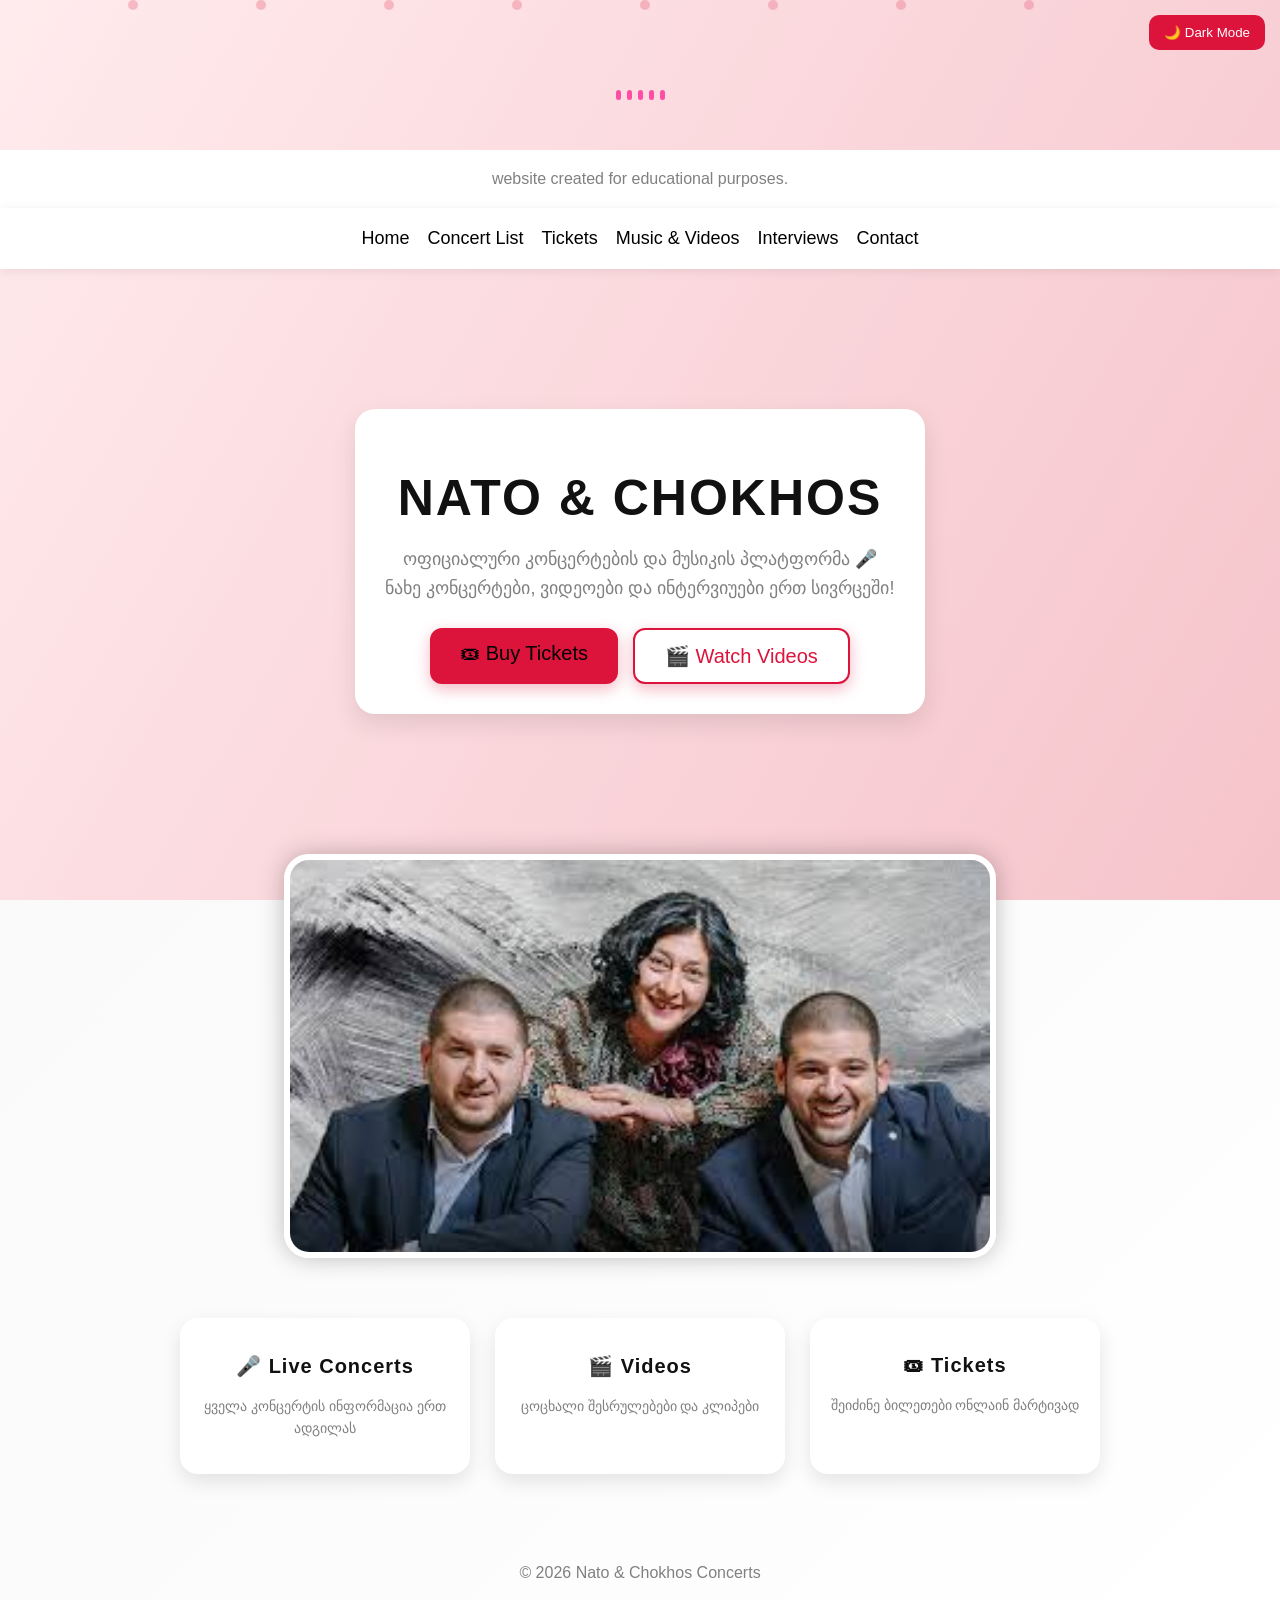
==== index.html @ 75721426 "Add files via upload" ====
<!DOCTYPE html>
<html lang="ka">
<head>
    <meta charset="UTF-8">
    <title>Nato & Chokhos</title>
    <link rel="stylesheet" href="style.css">
</head>

<body>

<!-- DARK MODE BUTTON -->
<button onclick="toggleDarkMode()" class="dark-btn">🌙 Dark Mode</button>

<div class="music-wave">
    <span></span>
    <span></span>
    <span></span>
    <span></span>
    <span></span>
</div>

<!-- HEADER -->
<header>
    <footer>
     website created for educational purposes.
</footer>
    <div class="main">
        <ul>
            <li><a href="index.html">Home</a></li>
            <li><a href="second.html">Concert List</a></li>
            <li><a href="tickets.html">Tickets</a></li>
            <li><a href="music.html">Music & Videos</a></li>
            <li><a href="interviews.html">Interviews</a></li>
            <li><a href="contact.html">Contact</a></li>
        </ul>
    </div>
</header>



<!-- HERO -->
<section class="hero">

    <div class="hero-box fade-in">

        <h1 class="fade-in">Nato & Chokhos</h1>

        <p class="fade-in">
            ოფიციალური კონცერტების და მუსიკის პლატფორმა 🎤<br>
            ნახე კონცერტები, ვიდეოები და ინტერვიუები ერთ სივრცეში!
        </p>

        <div class="hero-buttons fade-in">
            <a href="tickets.html" class="btn">🎟 Buy Tickets</a>
            <a href="music.html" class="btn secondary">🎬 Watch Videos</a>
        </div>

    </div>

</section>

<!-- IMAGE -->
<img src="images/natochokhos.jpg" class="hero-image fade-in">

<!-- FEATURES -->
<section class="features">

    <div class="feature-card fade-in">
        <h2>🎤 Live Concerts</h2>
        <p>ყველა კონცერტის ინფორმაცია ერთ ადგილას</p>
    </div>

    <div class="feature-card fade-in">
        <h2>🎬 Videos</h2>
        <p>ცოცხალი შესრულებები და კლიპები</p>
    </div>

    <div class="feature-card fade-in">
        <h2>🎟 Tickets</h2>
        <p>შეიძინე ბილეთები ონლაინ მარტივად</p>
    </div>

</section>

<!-- FOOTER -->
<footer>
    <p>© 2026 Nato & Chokhos Concerts</p>
</footer>

<script src="script.js"></script>

<div class="particles">
    <span></span>
    <span></span>
    <span></span>
    <span></span>
    <span></span>
    <span></span>
    <span></span>
    <span></span>
</div>

</body>
</html>
---- style.css ----
body{
    background-color: white;
    font-family: Arial;
}

/* MENU */

ul{
    list-style: none;
    display: flex;
    justify-content: flex-end;
    gap: 35px;

    padding: 25px 50px;
}

ul li a{
    text-decoration: none;
    color: black;
    font-size: 20px;
    transition: 0.3s;
}

ul li a:hover{
    color: crimson;
}

/* HERO SECTION */

.hero{
    text-align: center;
    margin-top: 80px;
}

.hero h1{
    font-size: 65px;
    margin-top: 30px;
    margin-bottom: 15px;
}

.hero p{
    font-size: 24px;
    color: gray;
    margin-bottom: 30px;
}

.btn{
    text-decoration: none;
    color: black;

    background-color: crimson;

    padding: 14px 30px;

    border-radius: 12px;

    font-size: 20px;

    transition: 0.3s;
}

.btn:hover{
    background-color: white;
}


header{
    position: absolute;
    top: 0;
    right: 0;
    width: 100%;
}

ul{
    list-style: none;
    display: flex;
    justify-content: flex-end;
    gap: 35px;

    padding: 25px 50px;
    margin: 0; /* ეს აუცილებელია */
}

.hero-image{
    width: 700px;
    display: block;
    margin: 120px auto 0 auto; /* 👈 ეს გაზარდე */
    
    border-radius: 25px;
    border: 6px solid white;
    box-shadow: 0 0 25px rgba(0,0,0,0.25);
}


.concerts{
    display: flex;
    justify-content: center;
    gap: 25px;
    flex-wrap: wrap;
    margin-top: 50px;
}

/* თითო ბარათი */
.concert-card{
    width: 260px; /* 👈 პატარა გავხადეთ */
    background-color: white;
    border-radius: 18px;
    box-shadow: 0 8px 20px rgba(0,0,0,0.15);
    padding: 15px;
    text-align: center;
    transition: 0.3s;
}

/* hover ეფექტი */
.concert-card:hover{
    transform: translateY(-8px);
}

/* სურათი */
.concert-card img{
    width: 100%;
    height: 160px;      /* 👈 ზომა დავაპატარავეთ */
    object-fit: cover;  /* 👈 რომ არ გაიწელოს */
    border-radius: 12px;
    border: 3px solid crimson; /* 👈 ჩარჩო */
    margin-bottom: 10px;
}

/* სათაური */
.concert-card h2{
    font-size: 18px;
    margin: 10px 0;
    color: black;
}

/* ტექსტი */
.concert-card p{
    font-size: 14px;
    color: gray;
    margin: 5px 0;
}

/* გვერდის სათაური */
.page-title{
    text-align: center;
    margin-top: 120px;
    font-size: 45px;
    color: black;
}

.tickets{
    display: flex;
    justify-content: center;
    gap: 25px;
    flex-wrap: wrap;
    margin-top: 50px;
}

.ticket-card{
    width: 280px;
    background-color: white;
    border-radius: 15px;
    box-shadow: 0 8px 20px rgba(0,0,0,0.15);
    padding: 20px;
    text-align: center;
    transition: 0.3s;
}

.ticket-card:hover{
    transform: scale(1.05);
}

.ticket-card h2{
    font-size: 20px;
    margin-bottom: 10px;
}

.ticket-card p{
    font-size: 15px;
    color: gray;
    margin: 5px 0;
}

.buy-btn{
    display: inline-block;
    margin-top: 15px;
    padding: 10px 20px;
    background-color: crimson;
    color: white;
    text-decoration: none;
    border-radius: 10px;
    transition: 0.3s;
}

.buy-btn:hover{
    background-color: black;
}

.tickets{
    display: flex;
    justify-content: center;
    gap: 25px;
    flex-wrap: wrap;
    margin-top: 50px;
}

.ticket-card{
    width: 260px;
    background-color: white;
    border-radius: 18px;
    box-shadow: 0 8px 20px rgba(0,0,0,0.15);
    padding: 15px;
    text-align: center;
    transition: 0.3s;
}

.ticket-card:hover{
    transform: translateY(-8px);
}

.ticket-card img{
    width: 100%;
    height: 160px;
    object-fit: cover;
    border-radius: 12px;
    border: 3px solid crimson;
    margin-bottom: 10px;
}

.ticket-card h2{
    font-size: 18px;
    margin: 10px 0;
}

.ticket-card p{
    font-size: 14px;
    color: gray;
    margin: 5px 0;
}

.price{
    font-weight: bold;
    color: black;
    margin-top: 5px;
}

.buy-btn{
    display: inline-block;
    margin-top: 12px;
    padding: 10px 18px;
    background-color: crimson;
    color: white;
    text-decoration: none;
    border-radius: 10px;
    transition: 0.3s;
}

.buy-btn:hover{
    background-color: black;
}

.contact{
    text-align: center;
    margin-top: 100px;
    padding: 20px;
}

.contact-image{
    width: 320px;
    height: 320px;
    object-fit: cover;
    border-radius: 20px;

    border: 5px solid crimson;
    box-shadow: 0 10px 25px rgba(0,0,0,0.2);

    display: block;
    margin: 0 auto 20px auto;
}

.contact h1{
    font-size: 40px;
    margin-bottom: 10px;
}

.contact p{
    font-size: 18px;
    color: gray;
    margin-bottom: 25px;
}

/* სოციალური ლინკების კონტეინერი */
.social-links{
    display: flex;
    justify-content: center;
    gap: 20px;
    flex-wrap: wrap;
}

/* საერთო ღილაკის სტილი */
.social-links a{
    text-decoration: none;
    color: white;

    padding: 12px 18px;
    border-radius: 12px;

    font-size: 16px;

    transition: 0.3s;
}

/* Facebook ღილაკი */
.fb{
    background-color: #1877F2;
}

/* Instagram ღილაკი */
.ig{
    background: linear-gradient(45deg, #F58529, #DD2A7B, #8134AF);
}

/* hover ეფექტი */
.social-links a:hover{
    transform: scale(1.1);
}

@media (max-width: 768px){

    /* მენიუ ქვევით ჩამოვა და ცენტრში დალაგდება */
    ul{
        flex-direction: column;
        align-items: center;
        gap: 15px;

        padding: 15px 0;
    }

    /* მთავარი კონტეინერი */
    .main{
        text-align: center;
        padding: 20px;
    }

    /* hero ტექსტი პატარა ეკრანზე */
    .hero h1{
        font-size: 40px;
    }

    .hero p{
        font-size: 18px;
    }

    /* ფოტო პატარა ეკრანზე */
    .hero-image{
        width: 90%;
    }

    /* კონცერტების ბარათები ერთ სვეტად */
    .concerts,
    .tickets{
        flex-direction: column;
        align-items: center;
    }

    /* ბარათები */
    .concert-card,
    .ticket-card{
        width: 90%;
    }

    /* contact ფოტო */
    .contact-image{
        width: 80%;
        height: auto;
    }
}

.concert-card, .ticket-card{
    animation: fadeIn 0.6s ease;
}

@keyframes fadeIn{
    from {opacity: 0; transform: translateY(20px);}
    to {opacity: 1; transform: translateY(0);}
}

body{
    background: #f7f7f7;
}

.concert-card:hover,
.ticket-card:hover{
    transform: scale(1.05);
    box-shadow: 0 12px 30px rgba(0,0,0,0.2);
}

.hero h1{
    letter-spacing: 2px;
    text-transform: uppercase;
}

body{
    background: linear-gradient(135deg, #f7f7f7, #ffffff);
    font-family: Arial;
}
 
 .concert-card,
.ticket-card{
    border: 1px solid rgba(0,0,0,0.1);
}

.concert-card:hower
.ticket-card:hover{
    transform: translateY(-10px);
    transition: 0.3s;
    box-shadow: 0 15px 35px rgba(0,0,0,0.2);
}

h1, h2{
    letter-spacing: 1px;
}

p{
    line-height: 1.6;
}

.btn, .buy-btn{
    box-shadow: 0 5px 15px rgba(220,20,60,0.3);
}

.btn:hover, .buy-btn:hover{
    transform: scale(1.05);
}

img{
    border-radius: 15px;
}

.dark-btn{
    background: black;
    color: white;
    border: none;
    padding: 8px 15px;
    border-radius: 10px;
    cursor: pointer;
    margin-left: 20px;
}

/* DARK MODE */
body.dark{
    background: #121212;
    color: white;
}

body.dark header{
    background: rgba(0,0,0,0.8);
}

body.dark .concert-card,
body.dark .ticket-card,
body.dark .contact{
    background: #1e1e1e;
    color: white;
}

body.dark p{
    color: #ccc;
}

body.dark ul li a{
    color: white;
} 
body.dark{
    background: #121212;
    color: white;
}

body.dark header{
    background: rgba(0,0,0,0.8);
}

body.dark ul li a{
    color: white;
}

body.dark .concert-card,
body.dark .ticket-card,
body.dark .contact{
    background: #1e1e1e;
    color: white;
}

@media (max-width: 768px){

    body{
        padding: 10px;
    }

    .hero-image{
        width: 100%;
        border-radius: 15px;
    }

    .hero{
        margin-top: 40px;
        padding: 10px;
    }

    .hero h1{
        font-size: 32px;
    }

    .hero p{
        font-size: 16px;
    }
}

@media (max-width: 768px){

    .concerts,
    .tickets{
        flex-direction: column;
        align-items: center;
        gap: 15px;
    }

    .concert-card,
    .ticket-card{
        width: 95%;
    }
}

@media (max-width: 768px){

    .contact-image{
        width: 90%;
        height: auto;
    }

    .social-links{
        flex-direction: column;
    }
}

@media (max-width: 768px){

    ul{
        flex-wrap: wrap;
        justify-content: center;
        gap: 10px;
        padding: 10px;
    }

    ul li a{
        font-size: 16px;
    }
}

.status{
    display: inline-block;
    padding: 5px 12px;
    border-radius: 20px;
    font-size: 12px;
    font-weight: bold;
    margin-bottom: 10px;
}

/* მწვანე - ხელმისაწვდომი */
.available{
    background-color: #2ecc71;
    color: white;
}

/* წითელი - გაყიდულია */
.soldout{
    background-color: #e74c3c;
    color: white;
}
body.dark{
    background-color: #121212 !important;
    color: white !important;
}

body.dark header{
    background: rgba(0,0,0,0.9);
}

body.dark .concert-card,
body.dark .ticket-card,
body.dark .contact{
    background: #1e1e1e;
    color: white;
}

body.dark ul li a{
    color: white;
}

.concert-card,
.ticket-card{
    transition: 0.3s;
}

.concert-card:hover,
.ticket-card:hover{
    transform: translateY(-10px);
}

.btn:hover,
.buy-btn:hover{
    box-shadow: 0 0 20px crimson;
}

footer{
    text-align: center;
    padding: 20px;
    margin-top: 50px;
    color: gray;
}

.concert-card img,
.ticket-card img{
    transition: 0.3s;
}

.concert-card img:hover,
.ticket-card img:hover{
    transform: scale(1.05);
}

/* PAGE TITLE */

.page-title{
    text-align: center;

    font-size: 55px;

    margin-top: 40px;

    margin-bottom: 30px;
}


/* VIDEOS SECTION */

.videos{
    display: grid;

    grid-template-columns: repeat(3, 1fr);

    gap: 35px;

    padding: 30px;
}


/* VIDEO CARDS */

.video-card{
    background: white;

    padding: 20px;

    border-radius: 25px;

    box-shadow: 0 0 20px rgba(0,0,0,0.15);

    text-align: center;

    transition: 0.3s;
}

.video-card:hover{
    transform: translateY(-10px);
}


/* VIDEOS */

.video-card iframe{
    width: 100%;

    height: 220px;

    border: none;

    border-radius: 18px;
}


/* TITLES */

.video-card h2{
    margin-top: 15px;

    font-size: 24px;
}


/* DARK MODE */

body.dark .video-card{
    background: #1e1e1e;

    color: white;
}


/* MOBILE RESPONSIVE */

@media(max-width: 1000px){

    .videos{
        grid-template-columns: repeat(2, 1fr);
    }

}


@media(max-width: 700px){

    .videos{
        grid-template-columns: 1fr;
    }

    .page-title{
        font-size: 40px;
    }

}

.video-card iframe{
    width: 100%;
    height: 220px;
    border: none;
    border-radius: 15px;
    background: black;
}


.videos{
    display: grid;
    grid-template-columns: repeat(3, 1fr);
    gap: 30px;
    padding: 30px;
}

.video-card{
    text-decoration: none;
    color: black;

    background: white;
    border-radius: 20px;
    overflow: hidden;

    box-shadow: 0 0 20px rgba(0,0,0,0.15);

    transition: 0.3s;

    display: block;
}

.video-card:hover{
    transform: translateY(-10px);
}

.video-card img{
    width: 100%;
    height: 200px;
    object-fit: cover;
}

.video-card h2{
    padding: 15px;
    font-size: 18px;
    text-align: center;
}

/* DARK MODE */

body.dark .video-card{
    background: #1e1e1e;
    color: white;
}

/* RESPONSIVE */

@media(max-width: 900px){
    .videos{
        grid-template-columns: 1fr;
    }
}

body{
    font-family: Arial, sans-serif;
    margin: 0;
    background: #f5f5f5;
}

/* NAVBAR */
.main ul{
    list-style: none;
    display: flex;
    justify-content: center;
    gap: 30px;
    padding: 20px;
    margin: 0;
    background: white;
    box-shadow: 0 2px 10px rgba(0,0,0,0.08);
}

.main ul li a{
    text-decoration: none;
    color: black;
    font-size: 18px;
    transition: 0.3s;
}

.main ul li a:hover{
    color: crimson;
}

/* TITLE */
.page-title{
    text-align: center;
    font-size: 40px;
    margin: 30px 0;
}

/* GRID */
.videos{
    display: grid;
    grid-template-columns: repeat(3, 1fr);
    gap: 25px;
    padding: 30px;
}

/* CARD */
.video-card{
    display: block;
    text-decoration: none;
    color: black;

    background: white;
    border-radius: 18px;
    overflow: hidden;

    box-shadow: 0 8px 20px rgba(0,0,0,0.12);

    transition: 0.3s;
}

.video-card:hover{
    transform: translateY(-8px);
    box-shadow: 0 12px 25px rgba(0,0,0,0.18);
}

/* THUMBNAIL */
.video-card img{
    width: 100%;
    height: 200px;
    object-fit: cover;
}

/* TEXT */
.video-card h2{
    font-size: 16px;
    padding: 15px;
    text-align: center;
}

/* DARK MODE */
body.dark{
    background: #121212;
    color: white;
}

body.dark .main ul{
    background: #1e1e1e;
}

body.dark .video-card{
    background: #1e1e1e;
    color: white;
}

/* DARK MODE BUTTON */
.dark-btn{
    position: fixed;
    top: 15px;
    right: 15px;

    padding: 10px 15px;
    border: none;
    border-radius: 10px;

    cursor: pointer;
    background: crimson;
    color: white;

    z-index: 1000;
}

/* RESPONSIVE */
@media(max-width: 900px){
    .videos{
        grid-template-columns: 1fr;
    }

    .main ul{
        flex-wrap: wrap;
        gap: 15px;
    }

    .page-title{
        font-size: 28px;
    }
}

.page-title{
    margin-top: 90px;
}

header{
    position: sticky;
    top: 0;
    z-index: 1000;
    background: white;
}

.main ul{
    list-style: none;
    display: flex;
    justify-content: center;
    align-items: center;
    gap: 20px;   /* აქ აკონტროლებს დაშორებას */
    padding: 20px;
    margin: 0;
}

.main ul li{
    margin: 0;
}

.main ul{
    display: flex;
    justify-content: center;
    gap: 18px;
}

body.dark{
    background: #0f0f0f;
    color: #f1f1f1;
}

body.dark .main ul{
    background: #1c1c1c;
}

body.dark .video-card{
    background: #1c1c1c;
}
.search-bar {
    display: block;
    margin: 0 auto 25px auto;

    width: 300px;
    padding: 12px 15px;

    border-radius: 12px;
    border: 1px solid #ccc;

    outline: none;
    font-size: 16px;

    transition: 0.3s;
}

.search-bar:focus {
    border-color: crimson;
    box-shadow: 0 0 10px rgba(220,20,60,0.3);
}

/* dark mode */
body.dark .search-bar {
    background: #1e1e1e;
    color: white;
    border: 1px solid #444;
}

.video-card {
    position: relative;
}

.video-card img {
    transition: 0.3s;
}

.video-card:hover img {
    transform: scale(1.05);
}

/* პატარა play overlay */
.video-card::after {
    content: "▶";
    position: absolute;
    top: 40%;
    left: 50%;
    transform: translate(-50%, -50%);
    font-size: 40px;
    color: white;
    opacity: 0;
    transition: 0.3s;
}

.video-card:hover::after {
    opacity: 1;
}

.fav {
    position: absolute;
    top: 10px;
    right: 10px;

    background: rgba(0,0,0,0.5);
    color: white;

    padding: 6px 8px;
    border-radius: 50%;

    cursor: pointer;
    transition: 0.3s;
}

.fav:hover {
    background: crimson;
    transform: scale(1.2);
}

.video-card {
    backdrop-filter: blur(5px);
}

body {
    transition: 0.3s;
}

.video-box {
    position: relative;
}

.fav {
    position: absolute;
    top: 10px;
    right: 10px;

    background: rgba(0,0,0,0.6);
    color: white;

    width: 32px;
    height: 32px;

    display: flex;
    align-items: center;
    justify-content: center;

    border-radius: 50%;
    cursor: pointer;

    transition: 0.3s;
    font-size: 18px;
}

.fav:hover {
    background: crimson;
    transform: scale(1.2);
}

.video-card {
    position: relative;
    display: block;
    text-decoration: none;
    color: black;

    background: white;
    border-radius: 18px;
    overflow: hidden;

    box-shadow: 0 8px 20px rgba(0,0,0,0.12);

    transition: 0.3s;
}

.video-card img {
    width: 100%;
    height: 200px;
    object-fit: cover;
    display: block;
}

.img-box{
    position: relative;
    overflow: hidden;
    border-radius: 18px;
}

/* ფოტო zoom */
.img-box img{
    width: 100%;
    height: 200px;
    object-fit: cover;
    transition: 0.3s;
}

/* hover zoom */
.video-card:hover .img-box img{
    transform: scale(1.08);
}

/* გული */
.fav{
    position: absolute;
    top: 10px;
    right: 10px;

    background: rgba(0,0,0,0.6);
    color: white;

    width: 32px;
    height: 32px;

    display: flex;
    align-items: center;
    justify-content: center;

    border-radius: 50%;

    font-size: 16px;

    z-index: 5;
    cursor: pointer;
}

/* hover-ზე გული ცოტათი გაბრწყინდეს */
.fav:hover{
    background: crimson;
}

.fav{
    position: absolute;
    top: 10px;
    right: 10px;

    width: 32px;
    height: 32px;

    display: flex;
    align-items: center;
    justify-content: center;

    border-radius: 50%;

    background: rgba(0,0,0,0.6);
    color: white;

    cursor: pointer;
    z-index: 10;

    transition: 0.3s;
}

.fav.active{
    background: crimson;
    transform: scale(1.2);
}

.img-box{
    position: relative;
    overflow: hidden;
}

    // DARK MODE (თუ უკვე გაქვს, დატოვე)
function toggleDarkMode(){
    document.body.classList.toggle("dark");
    localStorage.setItem("dark", document.body.classList.contains("dark"));
}

window.onload = function(){

    if(localStorage.getItem("dark") === "true"){
        document.body.classList.add("dark");
    }

    // SEARCH FUNCTION
    const searchInput = document.getElementById("searchInput");

    if(searchInput){
        searchInput.addEventListener("input", function(){
            let value = this.value.toLowerCase();
            let videos = document.querySelectorAll(".video-card");

            videos.forEach(video => {
                let title = video.querySelector("h2").innerText.toLowerCase();

                if(title.includes(value)){
                    video.style.display = "block";
                } else {
                    video.style.display = "none";
                }
            });
        });
    }

    // FAVORITES
    let favs = JSON.parse(localStorage.getItem("favs")) || [];

    document.querySelectorAll(".fav").forEach((heart, index) => {

        // თუ უკვე favorite-ია
        if(favs.includes(index)){
            heart.classList.add("active");
        }

        heart.addEventListener("click", function(e){
            e.preventDefault();

            this.classList.toggle("active");

            if(this.classList.contains("active")){
                favs.push(index);
            } else {
                favs = favs.filter(i => i !== index);
            }

            localStorage.setItem("favs", JSON.stringify(favs));
        });
    });

};

.search-bar{
    display: block;
    margin: 20px auto;
    padding: 12px 18px;
    width: 300px;
    border-radius: 12px;
    border: 1px solid #ccc;
    outline: none;
}

.search-bar:focus{
    border-color: crimson;
    box-shadow: 0 0 10px rgba(220,20,60,0.3);
}

/* FAVORITE HEART */
.fav{
    position: absolute;
    top: 10px;
    right: 10px;

    font-size: 20px;
    cursor: pointer;

    color: white;
    text-shadow: 0 0 5px black;

    transition: 0.3s;
}

.fav.active{
    color: crimson;
    transform: scale(1.3);
}

/* CARD FIX */
.video-card{
    position: relative;
}

/* FEATURED VIDEO */
.featured-video{
    width: 80%;
    margin: 120px auto 40px auto;
    background: white;
    border-radius: 20px;
    overflow: hidden;
    box-shadow: 0 10px 30px rgba(0,0,0,0.15);
}

.featured-video iframe{
    width: 100%;
    height: 400px;
    border: none;
}

.featured-text{
    padding: 15px;
    text-align: center;
}

.featured-text h2{
    margin: 10px 0;
}

.featured-text p{
    color: gray;
}

/* SEARCH BAR */
.search-bar{
    display: block;
    margin: 20px auto;
    width: 50%;
    padding: 12px;
    border-radius: 10px;
    border: 1px solid #ccc;
}

/* FAVORITE HEART */
.video-card{
    position: relative;
}

.fav{
    position: absolute;
    top: 10px;
    right: 10px;
    background: white;
    padding: 5px 8px;
    border-radius: 50%;
    cursor: pointer;
    z-index: 5;
    transition: 0.3s;
}

.fav:hover{
    background: crimson;
    color: white;
}

/* DARK MODE FIX */
body.dark .featured-video{
    background: #1e1e1e;
}


.fav{
    position: absolute;
    top: 10px;
    right: 10px;

    font-size: 22px;
    cursor: pointer;

    color: white;
    background: rgba(0,0,0,0.4);

    padding: 6px 8px;
    border-radius: 50%;

    transition: 0.3s;
}

.video-card{
    position: relative;
}

.fav.active{
    color: red;
    background: rgba(255,255,255,0.9);
    transform: scale(1.2);
}

.search-bar{
    display: block;
    margin: 20px auto;
    padding: 12px 15px;

    width: 300px;
    max-width: 90%;

    border-radius: 10px;
    border: 1px solid #ccc;

    outline: none;

    font-size: 16px;
}


.interviews{
    display: grid;
    grid-template-columns: repeat(3, 1fr);
    gap: 25px;
    padding: 30px;
}

.interview-card{
    display: block;
    text-decoration: none;
    color: black;

    background: white;
    border-radius: 18px;
    overflow: hidden;

    box-shadow: 0 8px 20px rgba(0,0,0,0.12);

    transition: 0.3s;
}

.interview-card:hover{
    transform: translateY(-8px);
    box-shadow: 0 12px 25px rgba(0,0,0,0.18);
}

.interview-card img{
    width: 100%;
    height: 200px;
    object-fit: cover;
}

.interview-card h2{
    font-size: 16px;
    padding: 15px;
    text-align: center;
}

body.dark .interview-card{
    background: #1c1c1c;
    color: white;
}

@media(max-width: 900px){
    .interviews{
        grid-template-columns: 1fr;
    }
}



.hero{
    display: flex;
    justify-content: center;
    align-items: center;
    text-align: center;

    margin-top: 120px;
    padding: 40px;
}

.hero h1{
    font-size: 60px;
    margin-bottom: 15px;
}

.hero p{
    font-size: 20px;
    color: gray;
    margin-bottom: 25px;
}

.hero-buttons{
    display: flex;
    justify-content: center;
    gap: 15px;
}

.btn.secondary{
    background: white;
    border: 2px solid crimson;
    color: crimson;
}

.btn.secondary:hover{
    background: crimson;
    color: white;
}

.features{
    display: flex;
    justify-content: center;
    gap: 25px;
    margin-top: 60px;
    flex-wrap: wrap;
}

.feature-card{
    width: 250px;
    background: white;
    padding: 20px;
    border-radius: 18px;
    box-shadow: 0 8px 20px rgba(0,0,0,0.1);
    text-align: center;
    transition: 0.3s;
}

.feature-card:hover{
    transform: translateY(-8px);
}

.feature-card h2{
    font-size: 20px;
}

.feature-card p{
    font-size: 14px;
    color: gray;
}

.hero{
    display: flex;
    justify-content: center;
    margin-top: 120px;
    padding: 20px;
}

.hero-box{
    max-width: 600px;
    text-align: center;

    background: white;
    padding: 30px;
    border-radius: 20px;

    box-shadow: 0 10px 25px rgba(0,0,0,0.1);
}

.hero-box h1{
    font-size: 50px;
    margin-bottom: 15px;
}

.hero-box p{
    font-size: 18px;
    color: gray;
    line-height: 1.6;
    margin-bottom: 25px;
}

.hero-buttons{
    display: flex;
    justify-content: center;
    gap: 15px;
    flex-wrap: wrap;
}

.features{
    display: flex;
    justify-content: center;
    gap: 25px;
    margin-top: 60px;
    flex-wrap: wrap;
}

.feature-card{
    width: 250px;
    background: white;
    padding: 20px;
    border-radius: 18px;
    box-shadow: 0 8px 20px rgba(0,0,0,0.1);
    text-align: center;
    transition: 0.3s;
}

.feature-card:hover{
    transform: translateY(-8px);
}

/* DARK MODE */
body.dark .hero-box,
body.dark .feature-card{
    background: #1e1e1e;
    color: white;
}

/* ANIMATION BASE */
.fade-in{
    opacity: 0;
    transform: translateY(20px);
    animation: fadeIn 0.8s ease forwards;
}

@keyframes fadeIn{
    to{
        opacity: 1;
        transform: translateY(0);
    }
}

/* stagger effect */
.hero-box{
    animation: fadeIn 0.8s ease forwards;
}

.feature-card{
    animation: fadeIn 0.8s ease forwards;
}

/* hover glow buttons */
.btn:hover{
    box-shadow: 0 0 20px crimson;
    transform: scale(1.05);
    transition: 0.3s;
}

.fade-in{
    opacity: 0;
    transform: translateY(20px);
    animation: fadeIn 0.8s ease forwards;
}

@keyframes fadeIn{
    to{
        opacity: 1;
        transform: translateY(0);
    }
}

/* hover glow */
.btn:hover{
    transform: scale(1.05);
    box-shadow: 0 0 20px crimson;
    transition: 0.3s;
}

.search-bar{
    display: block;
    margin: 20px auto;
    padding: 12px 20px;
    width: 60%;
    border-radius: 12px;
    border: 1px solid #ccc;
    font-size: 16px;
}

.video-card{
    position: relative;
}

.fav{
    position: absolute;
    top: 10px;
    right: 10px;

    font-size: 22px;
    cursor: pointer;

    color: white;
    text-shadow: 0 0 5px black;
    transition: 0.3s;
}

.fav:hover{
    transform: scale(1.3);
}

body {
    margin: 0;
    font-family: "Poppins", Arial, sans-serif;
    background: linear-gradient(135deg, #f7f7f7, #ffffff);
    color: #111;
}

.video-card,
.concert-card,
.ticket-card {
    border-radius: 20px;
    overflow: hidden;
    background: white;
    box-shadow: 0 10px 25px rgba(0,0,0,0.1);
    transition: 0.4s;
}

.video-card:hover,
.concert-card:hover,
.ticket-card:hover {
    transform: translateY(-10px);
    box-shadow: 0 15px 35px rgba(0,0,0,0.2);
}

.video-card img,
.concert-card img,
.ticket-card img {
    transition: 0.4s;
}

.video-card:hover img,
.concert-card:hover img,
.ticket-card:hover img {
    transform: scale(1.08);
}

.search-bar {
    display: block;
    margin: 20px auto;
    padding: 12px 20px;
    width: 300px;
    border-radius: 30px;
    border: 1px solid #ccc;
    outline: none;
    transition: 0.3s;
}

.search-bar:focus {
    width: 350px;
    border-color: crimson;
}

body.dark {
    background: #0f0f0f;
    color: #f1f1f1;
}

body.dark header {
    background: rgba(20,20,20,0.8);
}

body.dark .video-card,
body.dark .concert-card,
body.dark .ticket-card {
    background: #1c1c1c;
    color: white;
}

.video-card,
.interview-card {
    background: rgba(255, 255, 255, 0.7);
    backdrop-filter: blur(10px);
    border: 1px solid rgba(255,255,255,0.3);
}

body{
    position: relative;
    overflow-x: hidden;
}

/* animated gradient background */
body::before{
    content: "";
    position: fixed;
    top: 0;
    left: 0;

    width: 100%;
    height: 100%;

    background: linear-gradient(
        120deg,
        #ffdde1,
        #ee9ca7,
        #c2e9fb,
        #a1c4fd
    );

    background-size: 300% 300%;
    animation: gradientMove 12s ease infinite;

    z-index: -2;
}

/* blur overlay (რომ ლამაზად დაიფაროს) */
body::after{
    content: "";
    position: fixed;
    top: 0;
    left: 0;

    width: 100%;
    height: 100%;

    background: rgba(255,255,255,0.4);
    z-index: -1;
}

/* animation */
@keyframes gradientMove{
    0%{background-position: 0% 50%;}
    50%{background-position: 100% 50%;}
    100%{background-position: 0% 50%;}
}

/* PARTICLES CONTAINER */
.particles{
    position: fixed;
    top: 0;
    left: 0;

    width: 100%;
    height: 100%;

    overflow: hidden;
    z-index: -1;
}

/* PARTICLE */
.particles span{
    position: absolute;

    width: 10px;
    height: 10px;

    background: crimson;
    border-radius: 50%;
    opacity: 0.4;

    animation: floatUp 12s linear infinite;
}

/* სხვადასხვა პოზიციები */
.particles span:nth-child(1){left: 10%; animation-duration: 8s;}
.particles span:nth-child(2){left: 20%; animation-duration: 10s;}
.particles span:nth-child(3){left: 30%; animation-duration: 7s;}
.particles span:nth-child(4){left: 40%; animation-duration: 12s;}
.particles span:nth-child(5){left: 50%; animation-duration: 9s;}
.particles span:nth-child(6){left: 60%; animation-duration: 11s;}
.particles span:nth-child(7){left: 70%; animation-duration: 8s;}
.particles span:nth-child(8){left: 80%; animation-duration: 13s;}

/* animation */
@keyframes floatUp{
    0%{
        bottom: -50px;
        transform: translateX(0);
    }
    50%{
        transform: translateX(30px);
    }
    100%{
        bottom: 110%;
        transform: translateX(-30px);
    }
}

.music-wave{
    display: flex;
    justify-content: center;
    align-items: flex-end;

    height: 80px;
    gap: 6px;

    margin: 20px 0;
}

/* bars */
.music-wave span{
    width: 6px;
    height: 20px;

    background: crimson;
    border-radius: 10px;

    animation: wave 1s infinite ease-in-out;
}

/* სხვადასხვა delay რომ “მუსიკის” ეფექტი იყოს */
.music-wave span:nth-child(1){animation-delay: 0s;}
.music-wave span:nth-child(2){animation-delay: 0.1s;}
.music-wave span:nth-child(3){animation-delay: 0.2s;}
.music-wave span:nth-child(4){animation-delay: 0.3s;}
.music-wave span:nth-child(5){animation-delay: 0.4s;}

@keyframes wave{
    0%, 100%{
        height: 15px;
    }
    50%{
        height: 60px;
    }
}

body.dark .music-wave span{
    background: white;
}

body.dark .particles span{
    background: white;
    opacity: 0.2;
}

body.dark::after{
    background: rgba(0,0,0,0.6);
}

.video-card img{
    transition: 0.5s;
}

/* hover effect - spinning + zoom */
.video-card:hover img{
    transform: scale(1.08) rotate(5deg);
}

/* disc glow effect */
.video-card:hover{
    box-shadow: 0 0 25px rgba(220,20,60,0.4);
}

.video-card{
    position: relative;
}

/* spinning glow ring */
.video-card::before{
    content: "";
    position: absolute;

    top: 50%;
    left: 50%;

    width: 120px;
    height: 120px;

    border: 3px solid crimson;
    border-radius: 50%;

    transform: translate(-50%, -50%) scale(0);

    opacity: 0;
    transition: 0.4s;
}

.video-card:hover::before{
    transform: translate(-50%, -50%) scale(1);
    opacity: 0.3;

    animation: spin 2s linear infinite;
}

@keyframes spin{
    from { transform: translate(-50%, -50%) rotate(0deg); }
    to { transform: translate(-50%, -50%) rotate(360deg); }
}

.fav-filter{
    display: block;
    margin: 10px auto;

    padding: 10px 15px;
    border: none;

    border-radius: 20px;

    cursor: pointer;

    background: crimson;
    color: white;

    font-size: 14px;

    transition: 0.3s;
}

.fav-filter:hover{
    transform: scale(1.05);
}

.interviews{
    display: grid;
    grid-template-columns: repeat(3, 1fr);
    gap: 25px;
    padding: 30px;
}

.interview-card{
    position: relative;

    display: block;
    text-decoration: none;

    background: white;
    border-radius: 20px;

    overflow: hidden;

    box-shadow: 0 10px 25px rgba(0,0,0,0.1);

    transition: 0.4s;
}

.interview-card:hover{
    transform: translateY(-10px);
    box-shadow: 0 15px 35px rgba(0,0,0,0.2);
}

.interview-card img{
    width: 100%;
    height: 200px;
    object-fit: cover;

    transition: 0.4s;
}

/* zoom on hover */
.interview-card:hover img{
    transform: scale(1.08);
}

/* title */
.interview-card h2{
    font-size: 16px;
    padding: 15px;
    text-align: center;
}

body.dark .interview-card{
    background: #1c1c1c;
    color: white;
}

body.dark .search-bar{
    background: #1c1c1c;
    color: white;
    border: 1px solid #333;
}

@media(max-width: 900px){
    .interviews{
        grid-template-columns: 1fr;
    }
}

.interview-card{
    position: relative;
}

.fav{
    position: absolute;
    top: 10px;
    right: 10px;

    width: 32px;
    height: 32px;

    display: flex;
    justify-content: center;
    align-items: center;

    border-radius: 50%;
    background: rgba(0,0,0,0.6);
    color: white;

    cursor: pointer;
    z-index: 10;

    transition: 0.3s;
}

.fav:hover{
    background: crimson;
    transform: scale(1.2);
}

.fav.active{
    background: crimson;
    transform: scale(1.2);
}

.filter-box{
    text-align:center;
    margin:20px 0;
}

.filter-btn{
    padding:10px 15px;
    margin:5px;
    border:none;
    border-radius:10px;
    cursor:pointer;
    background:crimson;
    color:white;
}

.filter-btn:hover{
    transform:scale(1.05);
}

.fav{
    position:absolute;
    top:10px;
    right:10px;
    cursor:pointer;
    font-size:20px;
    color:white;
    background:rgba(0,0,0,0.5);
    padding:5px 8px;
    border-radius:50%;
    transition:0.3s;
}

.fav.active{
    background:crimson;
}

.ticket-card.ended {
    opacity: 0.5;
    filter: grayscale(100%);
}

.status.ended {
    background: gray;
    color: white;
    padding: 5px 10px;
    border-radius: 10px;
}

.buy-btn.disabled {
    pointer-events: none;
    background: #777;
    color: white;
    cursor: not-allowed;
}

.filter-buttons {
    text-align: center;
    margin-bottom: 20px;
}

.filter-buttons button {
    padding: 10px 15px;
    margin: 5px;
    border: none;
    border-radius: 10px;
    cursor: pointer;
    background: #222;
    color: white;
    transition: 0.3s;
}

.filter-buttons button:hover {
    background: #555;
}


.filter-buttons button.active {
    background: #00bcd4;
    color: black;
    font-weight: bold;
}

// =====================
// 🎧 MUSIC WAVE ANIMATION (PRO)
// =====================

.music-wave {
    display: flex;
    gap: 4px;
    align-items: flex-end;
    height: 40px;
    margin: 20px 0;
}

.music-wave span {
    width: 5px;
    height: 10px;
    background: #ff4da6;
    border-radius: 5px;
    animation: wave 1s infinite ease-in-out;
}

/* სხვადასხვა delay რომ “ცოცხალი” იყოს */
.music-wave span:nth-child(1) { animation-delay: 0s; }
.music-wave span:nth-child(2) { animation-delay: 0.1s; }
.music-wave span:nth-child(3) { animation-delay: 0.2s; }
.music-wave span:nth-child(4) { animation-delay: 0.3s; }
.music-wave span:nth-child(5) { animation-delay: 0.4s; }

@keyframes wave {
    0%, 100% {
        height: 10px;
        opacity: 0.6;
    }
    50% {
        height: 40px;
        opacity: 1;
    }
}
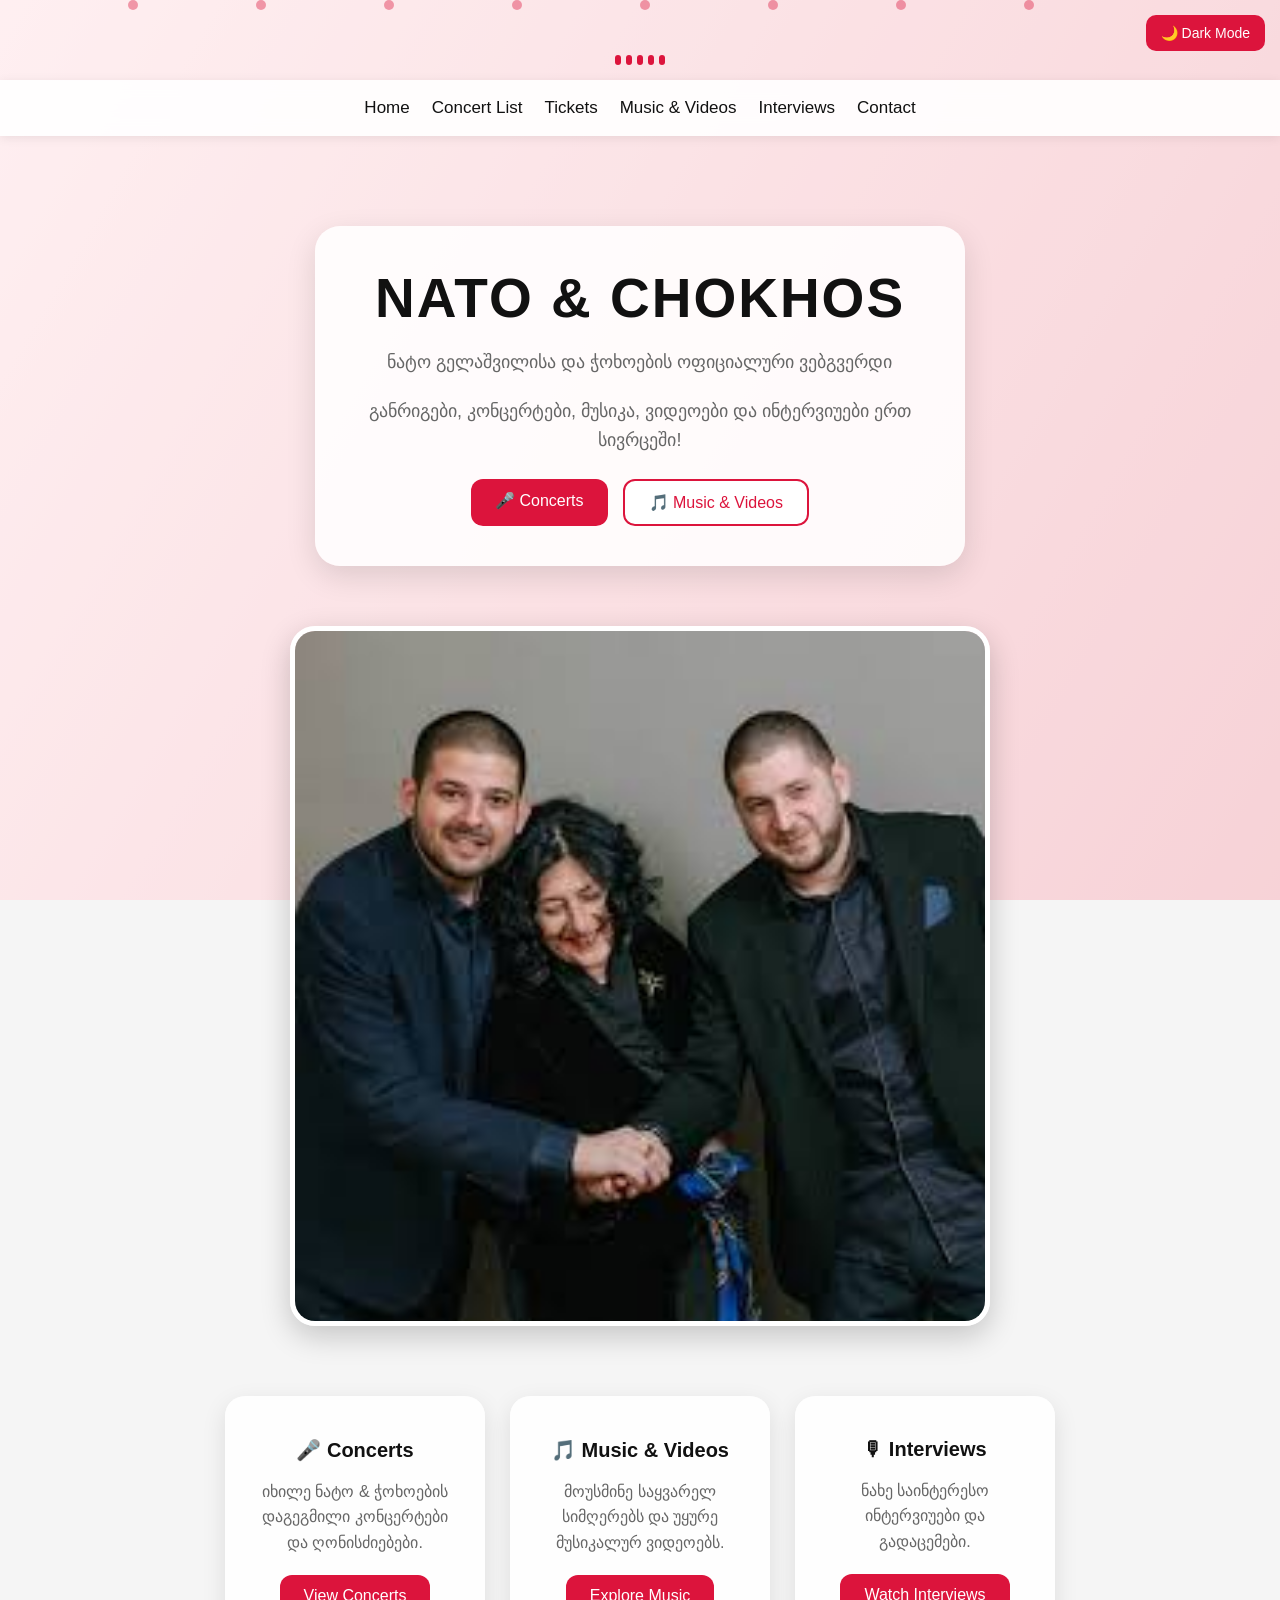
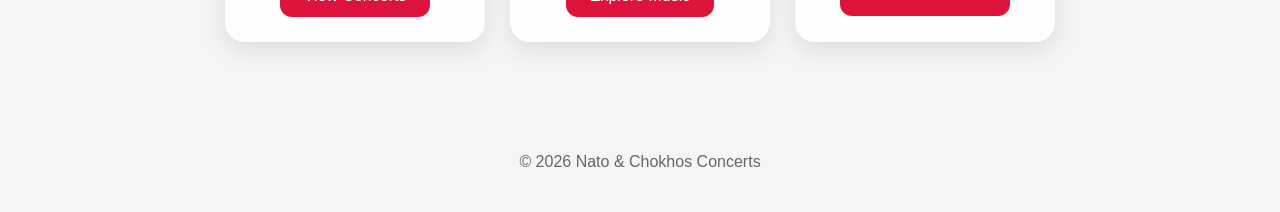
==== commit 28f33ea8: "Add admin panel and update concerts" ====
--- a/index.html
+++ b/index.html
@@ -1,104 +1,200 @@
 <!DOCTYPE html>
 <html lang="ka">
+
 <head>
     <meta charset="UTF-8">
-    <title>Nato & Chokhos</title>
+    <meta name="viewport" content="width=device-width, initial-scale=1.0">
+
+    <title>Nato & Chokhos Concerts</title>
+
     <link rel="stylesheet" href="style.css">
 </head>
 
 <body>
 
-<!-- DARK MODE BUTTON -->
-<button onclick="toggleDarkMode()" class="dark-btn">🌙 Dark Mode</button>
-
-<div class="music-wave">
-    <span></span>
-    <span></span>
-    <span></span>
-    <span></span>
-    <span></span>
-</div>
-
-<!-- HEADER -->
-<header>
+    <!-- DARK MODE BUTTON -->
+    <button onclick="toggleDarkMode()" class="dark-btn">
+        🌙 Dark Mode
+    </button>
+
+
+    <!-- MUSIC WAVE -->
+    <div class="music-wave">
+        <span></span>
+        <span></span>
+        <span></span>
+        <span></span>
+        <span></span>
+    </div>
+
+
+    <!-- NAVIGATION -->
+    <header>
+        <div class="main">
+            <ul>
+                <li>
+                    <a href="index.html">Home</a>
+                </li>
+
+                <li>
+                    <a href="second.html">Concert List</a>
+                </li>
+
+                <li>
+                    <a href="tickets.html">Tickets</a>
+                </li>
+
+                <li>
+                    <a href="music.html">Music & Videos</a>
+                </li>
+
+                <li>
+                    <a href="interviews.html">Interviews</a>
+                </li>
+
+                <li>
+                    <a href="contact.html">Contact</a>
+                </li>
+            </ul>
+        </div>
+    </header>
+
+
+    <!-- HERO SECTION -->
+    <section class="hero">
+
+        <div class="hero-box">
+
+            <h1>
+                Nato & Chokhos
+            </h1>
+
+            <p>
+                ნატო გელაშვილისა და ჭოხოების ოფიციალური ვებგვერდი
+            </p>
+
+            <p>
+                განრიგები, კონცერტები, მუსიკა, ვიდეოები და ინტერვიუები ერთ სივრცეში!
+            </p>
+
+
+            <!-- HERO BUTTONS -->
+            <div class="hero-buttons">
+
+                <a href="second.html" class="btn">
+                    🎤 Concerts
+                </a>
+
+                <a href="music.html" class="btn secondary">
+                    🎵 Music & Videos
+                </a>
+
+            </div>
+
+        </div>
+
+    </section>
+
+
+    <!-- HERO IMAGE -->
+    <img 
+        src="images/cheminato.jpg"
+        alt="Nato & Chokhos"
+        class="hero-image"
+    >
+
+
+    <!-- FEATURES -->
+    <section class="features">
+
+        <!-- CONCERTS -->
+        <div class="feature-card">
+
+            <h2>
+                🎤 Concerts
+            </h2>
+
+            <p>
+                იხილე ნატო & ჭოხოების
+                დაგეგმილი კონცერტები
+                და ღონისძიებები.
+            </p>
+
+            <a href="second.html" class="btn">
+                View Concerts
+            </a>
+
+        </div>
+
+
+        <!-- MUSIC -->
+        <div class="feature-card">
+
+            <h2>
+                🎵 Music & Videos
+            </h2>
+
+            <p>
+                მოუსმინე საყვარელ სიმღერებს
+                და უყურე მუსიკალურ ვიდეოებს.
+            </p>
+
+            <a href="music.html" class="btn">
+                Explore Music
+            </a>
+
+        </div>
+
+
+        <!-- INTERVIEWS -->
+        <div class="feature-card">
+
+            <h2>
+                🎙 Interviews
+            </h2>
+
+            <p>
+                ნახე საინტერესო ინტერვიუები
+                და გადაცემები.
+            </p>
+
+            <a href="interviews.html" class="btn">
+                Watch Interviews
+            </a>
+
+        </div>
+
+    </section>
+
+
+    <!-- FOOTER -->
     <footer>
-     website created for educational purposes.
-</footer>
-    <div class="main">
-        <ul>
-            <li><a href="index.html">Home</a></li>
-            <li><a href="second.html">Concert List</a></li>
-            <li><a href="tickets.html">Tickets</a></li>
-            <li><a href="music.html">Music & Videos</a></li>
-            <li><a href="interviews.html">Interviews</a></li>
-            <li><a href="contact.html">Contact</a></li>
-        </ul>
+
+        <p>
+            © 2026 Nato & Chokhos Concerts
+        </p>
+
+    </footer>
+
+
+    <!-- JAVASCRIPT -->
+    <script src="script.js"></script>
+
+
+    <!-- BACKGROUND PARTICLES -->
+    <div class="particles">
+
+        <span></span>
+        <span></span>
+        <span></span>
+        <span></span>
+        <span></span>
+        <span></span>
+        <span></span>
+        <span></span>
+
     </div>
-</header>
-
-
-
-<!-- HERO -->
-<section class="hero">
-
-    <div class="hero-box fade-in">
-
-        <h1 class="fade-in">Nato & Chokhos</h1>
-
-        <p class="fade-in">
-            ოფიციალური კონცერტების და მუსიკის პლატფორმა 🎤<br>
-            ნახე კონცერტები, ვიდეოები და ინტერვიუები ერთ სივრცეში!
-        </p>
-
-        <div class="hero-buttons fade-in">
-            <a href="tickets.html" class="btn">🎟 Buy Tickets</a>
-            <a href="music.html" class="btn secondary">🎬 Watch Videos</a>
-        </div>
-
-    </div>
-
-</section>
-
-<!-- IMAGE -->
-<img src="images/natochokhos.jpg" class="hero-image fade-in">
-
-<!-- FEATURES -->
-<section class="features">
-
-    <div class="feature-card fade-in">
-        <h2>🎤 Live Concerts</h2>
-        <p>ყველა კონცერტის ინფორმაცია ერთ ადგილას</p>
-    </div>
-
-    <div class="feature-card fade-in">
-        <h2>🎬 Videos</h2>
-        <p>ცოცხალი შესრულებები და კლიპები</p>
-    </div>
-
-    <div class="feature-card fade-in">
-        <h2>🎟 Tickets</h2>
-        <p>შეიძინე ბილეთები ონლაინ მარტივად</p>
-    </div>
-
-</section>
-
-<!-- FOOTER -->
-<footer>
-    <p>© 2026 Nato & Chokhos Concerts</p>
-</footer>
-
-<script src="script.js"></script>
-
-<div class="particles">
-    <span></span>
-    <span></span>
-    <span></span>
-    <span></span>
-    <span></span>
-    <span></span>
-    <span></span>
-    <span></span>
-</div>
 
 </body>
+
 </html>
--- a/style.css
+++ b/style.css
@@ -1,1747 +1,37 @@
-
-
-body{
-    background-color: white;
-    font-family: Arial;
-}
-
-/* MENU */
-
-ul{
-    list-style: none;
-    display: flex;
-    justify-content: flex-end;
-    gap: 35px;
-
-    padding: 25px 50px;
-}
-
-ul li a{
-    text-decoration: none;
-    color: black;
-    font-size: 20px;
-    transition: 0.3s;
-}
-
-ul li a:hover{
-    color: crimson;
-}
-
-/* HERO SECTION */
-
-.hero{
-    text-align: center;
-    margin-top: 80px;
-}
-
-.hero h1{
-    font-size: 65px;
-    margin-top: 30px;
-    margin-bottom: 15px;
-}
-
-.hero p{
-    font-size: 24px;
-    color: gray;
-    margin-bottom: 30px;
-}
-
-.btn{
-    text-decoration: none;
-    color: black;
-
-    background-color: crimson;
-
-    padding: 14px 30px;
-
-    border-radius: 12px;
-
-    font-size: 20px;
-
-    transition: 0.3s;
-}
-
-.btn:hover{
-    background-color: white;
-}
-
-
-header{
-    position: absolute;
-    top: 0;
-    right: 0;
-    width: 100%;
-}
-
-ul{
-    list-style: none;
-    display: flex;
-    justify-content: flex-end;
-    gap: 35px;
-
-    padding: 25px 50px;
-    margin: 0; /* ეს აუცილებელია */
-}
-
-.hero-image{
-    width: 700px;
-    display: block;
-    margin: 120px auto 0 auto; /* 👈 ეს გაზარდე */
-    
-    border-radius: 25px;
-    border: 6px solid white;
-    box-shadow: 0 0 25px rgba(0,0,0,0.25);
-}
-
-
-.concerts{
-    display: flex;
-    justify-content: center;
-    gap: 25px;
-    flex-wrap: wrap;
-    margin-top: 50px;
-}
-
-/* თითო ბარათი */
-.concert-card{
-    width: 260px; /* 👈 პატარა გავხადეთ */
-    background-color: white;
-    border-radius: 18px;
-    box-shadow: 0 8px 20px rgba(0,0,0,0.15);
-    padding: 15px;
-    text-align: center;
-    transition: 0.3s;
-}
-
-/* hover ეფექტი */
-.concert-card:hover{
-    transform: translateY(-8px);
-}
-
-/* სურათი */
-.concert-card img{
-    width: 100%;
-    height: 160px;      /* 👈 ზომა დავაპატარავეთ */
-    object-fit: cover;  /* 👈 რომ არ გაიწელოს */
-    border-radius: 12px;
-    border: 3px solid crimson; /* 👈 ჩარჩო */
-    margin-bottom: 10px;
-}
-
-/* სათაური */
-.concert-card h2{
-    font-size: 18px;
-    margin: 10px 0;
-    color: black;
-}
-
-/* ტექსტი */
-.concert-card p{
-    font-size: 14px;
-    color: gray;
-    margin: 5px 0;
-}
-
-/* გვერდის სათაური */
-.page-title{
-    text-align: center;
-    margin-top: 120px;
-    font-size: 45px;
-    color: black;
-}
-
-.tickets{
-    display: flex;
-    justify-content: center;
-    gap: 25px;
-    flex-wrap: wrap;
-    margin-top: 50px;
-}
-
-.ticket-card{
-    width: 280px;
-    background-color: white;
-    border-radius: 15px;
-    box-shadow: 0 8px 20px rgba(0,0,0,0.15);
-    padding: 20px;
-    text-align: center;
-    transition: 0.3s;
-}
-
-.ticket-card:hover{
-    transform: scale(1.05);
-}
-
-.ticket-card h2{
-    font-size: 20px;
-    margin-bottom: 10px;
-}
-
-.ticket-card p{
-    font-size: 15px;
-    color: gray;
-    margin: 5px 0;
-}
-
-.buy-btn{
-    display: inline-block;
-    margin-top: 15px;
-    padding: 10px 20px;
-    background-color: crimson;
-    color: white;
-    text-decoration: none;
-    border-radius: 10px;
-    transition: 0.3s;
-}
-
-.buy-btn:hover{
-    background-color: black;
-}
-
-.tickets{
-    display: flex;
-    justify-content: center;
-    gap: 25px;
-    flex-wrap: wrap;
-    margin-top: 50px;
-}
-
-.ticket-card{
-    width: 260px;
-    background-color: white;
-    border-radius: 18px;
-    box-shadow: 0 8px 20px rgba(0,0,0,0.15);
-    padding: 15px;
-    text-align: center;
-    transition: 0.3s;
-}
-
-.ticket-card:hover{
-    transform: translateY(-8px);
-}
-
-.ticket-card img{
-    width: 100%;
-    height: 160px;
-    object-fit: cover;
-    border-radius: 12px;
-    border: 3px solid crimson;
-    margin-bottom: 10px;
-}
-
-.ticket-card h2{
-    font-size: 18px;
-    margin: 10px 0;
-}
-
-.ticket-card p{
-    font-size: 14px;
-    color: gray;
-    margin: 5px 0;
-}
-
-.price{
-    font-weight: bold;
-    color: black;
-    margin-top: 5px;
-}
-
-.buy-btn{
-    display: inline-block;
-    margin-top: 12px;
-    padding: 10px 18px;
-    background-color: crimson;
-    color: white;
-    text-decoration: none;
-    border-radius: 10px;
-    transition: 0.3s;
-}
-
-.buy-btn:hover{
-    background-color: black;
-}
-
-.contact{
-    text-align: center;
-    margin-top: 100px;
-    padding: 20px;
-}
-
-.contact-image{
-    width: 320px;
-    height: 320px;
-    object-fit: cover;
-    border-radius: 20px;
-
-    border: 5px solid crimson;
-    box-shadow: 0 10px 25px rgba(0,0,0,0.2);
-
-    display: block;
-    margin: 0 auto 20px auto;
-}
-
-.contact h1{
-    font-size: 40px;
-    margin-bottom: 10px;
-}
-
-.contact p{
-    font-size: 18px;
-    color: gray;
-    margin-bottom: 25px;
-}
-
-/* სოციალური ლინკების კონტეინერი */
-.social-links{
-    display: flex;
-    justify-content: center;
-    gap: 20px;
-    flex-wrap: wrap;
-}
-
-/* საერთო ღილაკის სტილი */
-.social-links a{
-    text-decoration: none;
-    color: white;
-
-    padding: 12px 18px;
-    border-radius: 12px;
-
-    font-size: 16px;
-
-    transition: 0.3s;
-}
-
-/* Facebook ღილაკი */
-.fb{
-    background-color: #1877F2;
-}
-
-/* Instagram ღილაკი */
-.ig{
-    background: linear-gradient(45deg, #F58529, #DD2A7B, #8134AF);
-}
-
-/* hover ეფექტი */
-.social-links a:hover{
-    transform: scale(1.1);
-}
-
-@media (max-width: 768px){
-
-    /* მენიუ ქვევით ჩამოვა და ცენტრში დალაგდება */
-    ul{
-        flex-direction: column;
-        align-items: center;
-        gap: 15px;
-
-        padding: 15px 0;
-    }
-
-    /* მთავარი კონტეინერი */
-    .main{
-        text-align: center;
-        padding: 20px;
-    }
-
-    /* hero ტექსტი პატარა ეკრანზე */
-    .hero h1{
-        font-size: 40px;
-    }
-
-    .hero p{
-        font-size: 18px;
-    }
-
-    /* ფოტო პატარა ეკრანზე */
-    .hero-image{
-        width: 90%;
-    }
-
-    /* კონცერტების ბარათები ერთ სვეტად */
-    .concerts,
-    .tickets{
-        flex-direction: column;
-        align-items: center;
-    }
-
-    /* ბარათები */
-    .concert-card,
-    .ticket-card{
-        width: 90%;
-    }
-
-    /* contact ფოტო */
-    .contact-image{
-        width: 80%;
-        height: auto;
-    }
-}
-
-.concert-card, .ticket-card{
-    animation: fadeIn 0.6s ease;
-}
-
-@keyframes fadeIn{
-    from {opacity: 0; transform: translateY(20px);}
-    to {opacity: 1; transform: translateY(0);}
-}
-
-body{
-    background: #f7f7f7;
-}
-
-.concert-card:hover,
-.ticket-card:hover{
-    transform: scale(1.05);
-    box-shadow: 0 12px 30px rgba(0,0,0,0.2);
-}
-
-.hero h1{
-    letter-spacing: 2px;
-    text-transform: uppercase;
-}
-
-body{
-    background: linear-gradient(135deg, #f7f7f7, #ffffff);
-    font-family: Arial;
-}
- 
- .concert-card,
-.ticket-card{
-    border: 1px solid rgba(0,0,0,0.1);
-}
-
-.concert-card:hower
-.ticket-card:hover{
-    transform: translateY(-10px);
-    transition: 0.3s;
-    box-shadow: 0 15px 35px rgba(0,0,0,0.2);
-}
-
-h1, h2{
-    letter-spacing: 1px;
-}
-
-p{
-    line-height: 1.6;
-}
-
-.btn, .buy-btn{
-    box-shadow: 0 5px 15px rgba(220,20,60,0.3);
-}
-
-.btn:hover, .buy-btn:hover{
-    transform: scale(1.05);
-}
-
-img{
-    border-radius: 15px;
-}
-
-.dark-btn{
-    background: black;
-    color: white;
-    border: none;
-    padding: 8px 15px;
-    border-radius: 10px;
-    cursor: pointer;
-    margin-left: 20px;
-}
-
-/* DARK MODE */
-body.dark{
-    background: #121212;
-    color: white;
-}
-
-body.dark header{
-    background: rgba(0,0,0,0.8);
-}
-
-body.dark .concert-card,
-body.dark .ticket-card,
-body.dark .contact{
-    background: #1e1e1e;
-    color: white;
-}
-
-body.dark p{
-    color: #ccc;
-}
-
-body.dark ul li a{
-    color: white;
-} 
-body.dark{
-    background: #121212;
-    color: white;
-}
-
-body.dark header{
-    background: rgba(0,0,0,0.8);
-}
-
-body.dark ul li a{
-    color: white;
-}
-
-body.dark .concert-card,
-body.dark .ticket-card,
-body.dark .contact{
-    background: #1e1e1e;
-    color: white;
-}
-
-@media (max-width: 768px){
-
-    body{
-        padding: 10px;
-    }
-
-    .hero-image{
-        width: 100%;
-        border-radius: 15px;
-    }
-
-    .hero{
-        margin-top: 40px;
-        padding: 10px;
-    }
-
-    .hero h1{
-        font-size: 32px;
-    }
-
-    .hero p{
-        font-size: 16px;
-    }
-}
-
-@media (max-width: 768px){
-
-    .concerts,
-    .tickets{
-        flex-direction: column;
-        align-items: center;
-        gap: 15px;
-    }
-
-    .concert-card,
-    .ticket-card{
-        width: 95%;
-    }
-}
-
-@media (max-width: 768px){
-
-    .contact-image{
-        width: 90%;
-        height: auto;
-    }
-
-    .social-links{
-        flex-direction: column;
-    }
-}
-
-@media (max-width: 768px){
-
-    ul{
-        flex-wrap: wrap;
-        justify-content: center;
-        gap: 10px;
-        padding: 10px;
-    }
-
-    ul li a{
-        font-size: 16px;
-    }
-}
-
-.status{
-    display: inline-block;
-    padding: 5px 12px;
-    border-radius: 20px;
-    font-size: 12px;
-    font-weight: bold;
-    margin-bottom: 10px;
-}
-
-/* მწვანე - ხელმისაწვდომი */
-.available{
-    background-color: #2ecc71;
-    color: white;
-}
-
-/* წითელი - გაყიდულია */
-.soldout{
-    background-color: #e74c3c;
-    color: white;
-}
-body.dark{
-    background-color: #121212 !important;
-    color: white !important;
-}
-
-body.dark header{
-    background: rgba(0,0,0,0.9);
-}
-
-body.dark .concert-card,
-body.dark .ticket-card,
-body.dark .contact{
-    background: #1e1e1e;
-    color: white;
-}
-
-body.dark ul li a{
-    color: white;
-}
-
-.concert-card,
-.ticket-card{
-    transition: 0.3s;
-}
-
-.concert-card:hover,
-.ticket-card:hover{
-    transform: translateY(-10px);
-}
-
-.btn:hover,
-.buy-btn:hover{
-    box-shadow: 0 0 20px crimson;
-}
-
-footer{
-    text-align: center;
-    padding: 20px;
-    margin-top: 50px;
-    color: gray;
-}
-
-.concert-card img,
-.ticket-card img{
-    transition: 0.3s;
-}
-
-.concert-card img:hover,
-.ticket-card img:hover{
-    transform: scale(1.05);
-}
-
-/* PAGE TITLE */
-
-.page-title{
-    text-align: center;
-
-    font-size: 55px;
-
-    margin-top: 40px;
-
-    margin-bottom: 30px;
-}
-
-
-/* VIDEOS SECTION */
-
-.videos{
-    display: grid;
-
-    grid-template-columns: repeat(3, 1fr);
-
-    gap: 35px;
-
-    padding: 30px;
-}
-
-
-/* VIDEO CARDS */
-
-.video-card{
-    background: white;
-
-    padding: 20px;
-
-    border-radius: 25px;
-
-    box-shadow: 0 0 20px rgba(0,0,0,0.15);
-
-    text-align: center;
-
-    transition: 0.3s;
-}
-
-.video-card:hover{
-    transform: translateY(-10px);
-}
-
-
-/* VIDEOS */
-
-.video-card iframe{
-    width: 100%;
-
-    height: 220px;
-
-    border: none;
-
-    border-radius: 18px;
-}
-
-
-/* TITLES */
-
-.video-card h2{
-    margin-top: 15px;
-
-    font-size: 24px;
-}
-
-
-/* DARK MODE */
-
-body.dark .video-card{
-    background: #1e1e1e;
-
-    color: white;
-}
-
-
-/* MOBILE RESPONSIVE */
-
-@media(max-width: 1000px){
-
-    .videos{
-        grid-template-columns: repeat(2, 1fr);
-    }
-
-}
-
-
-@media(max-width: 700px){
-
-    .videos{
-        grid-template-columns: 1fr;
-    }
-
-    .page-title{
-        font-size: 40px;
-    }
-
-}
-
-.video-card iframe{
-    width: 100%;
-    height: 220px;
-    border: none;
-    border-radius: 15px;
-    background: black;
-}
-
-
-.videos{
-    display: grid;
-    grid-template-columns: repeat(3, 1fr);
-    gap: 30px;
-    padding: 30px;
-}
-
-.video-card{
-    text-decoration: none;
-    color: black;
-
-    background: white;
-    border-radius: 20px;
-    overflow: hidden;
-
-    box-shadow: 0 0 20px rgba(0,0,0,0.15);
-
-    transition: 0.3s;
-
-    display: block;
-}
-
-.video-card:hover{
-    transform: translateY(-10px);
-}
-
-.video-card img{
-    width: 100%;
-    height: 200px;
-    object-fit: cover;
-}
-
-.video-card h2{
-    padding: 15px;
-    font-size: 18px;
-    text-align: center;
-}
-
-/* DARK MODE */
-
-body.dark .video-card{
-    background: #1e1e1e;
-    color: white;
-}
-
-/* RESPONSIVE */
-
-@media(max-width: 900px){
-    .videos{
-        grid-template-columns: 1fr;
-    }
-}
-
-body{
-    font-family: Arial, sans-serif;
-    margin: 0;
-    background: #f5f5f5;
-}
-
-/* NAVBAR */
-.main ul{
-    list-style: none;
-    display: flex;
-    justify-content: center;
-    gap: 30px;
-    padding: 20px;
-    margin: 0;
-    background: white;
-    box-shadow: 0 2px 10px rgba(0,0,0,0.08);
-}
-
-.main ul li a{
-    text-decoration: none;
-    color: black;
-    font-size: 18px;
-    transition: 0.3s;
-}
-
-.main ul li a:hover{
-    color: crimson;
-}
-
-/* TITLE */
-.page-title{
-    text-align: center;
-    font-size: 40px;
-    margin: 30px 0;
-}
-
-/* GRID */
-.videos{
-    display: grid;
-    grid-template-columns: repeat(3, 1fr);
-    gap: 25px;
-    padding: 30px;
-}
-
-/* CARD */
-.video-card{
-    display: block;
-    text-decoration: none;
-    color: black;
-
-    background: white;
-    border-radius: 18px;
-    overflow: hidden;
-
-    box-shadow: 0 8px 20px rgba(0,0,0,0.12);
-
-    transition: 0.3s;
-}
-
-.video-card:hover{
-    transform: translateY(-8px);
-    box-shadow: 0 12px 25px rgba(0,0,0,0.18);
-}
-
-/* THUMBNAIL */
-.video-card img{
-    width: 100%;
-    height: 200px;
-    object-fit: cover;
-}
-
-/* TEXT */
-.video-card h2{
-    font-size: 16px;
-    padding: 15px;
-    text-align: center;
-}
-
-/* DARK MODE */
-body.dark{
-    background: #121212;
-    color: white;
-}
-
-body.dark .main ul{
-    background: #1e1e1e;
-}
-
-body.dark .video-card{
-    background: #1e1e1e;
-    color: white;
-}
-
-/* DARK MODE BUTTON */
-.dark-btn{
-    position: fixed;
-    top: 15px;
-    right: 15px;
-
-    padding: 10px 15px;
-    border: none;
-    border-radius: 10px;
-
-    cursor: pointer;
-    background: crimson;
-    color: white;
-
-    z-index: 1000;
-}
-
-/* RESPONSIVE */
-@media(max-width: 900px){
-    .videos{
-        grid-template-columns: 1fr;
-    }
-
-    .main ul{
-        flex-wrap: wrap;
-        gap: 15px;
-    }
-
-    .page-title{
-        font-size: 28px;
-    }
-}
-
-.page-title{
-    margin-top: 90px;
-}
-
-header{
-    position: sticky;
-    top: 0;
-    z-index: 1000;
-    background: white;
-}
-
-.main ul{
-    list-style: none;
-    display: flex;
-    justify-content: center;
-    align-items: center;
-    gap: 20px;   /* აქ აკონტროლებს დაშორებას */
-    padding: 20px;
-    margin: 0;
-}
-
-.main ul li{
-    margin: 0;
-}
-
-.main ul{
-    display: flex;
-    justify-content: center;
-    gap: 18px;
-}
-
-body.dark{
-    background: #0f0f0f;
-    color: #f1f1f1;
-}
-
-body.dark .main ul{
-    background: #1c1c1c;
-}
-
-body.dark .video-card{
-    background: #1c1c1c;
-}
-.search-bar {
-    display: block;
-    margin: 0 auto 25px auto;
-
-    width: 300px;
-    padding: 12px 15px;
-
-    border-radius: 12px;
-    border: 1px solid #ccc;
-
-    outline: none;
-    font-size: 16px;
-
-    transition: 0.3s;
-}
-
-.search-bar:focus {
-    border-color: crimson;
-    box-shadow: 0 0 10px rgba(220,20,60,0.3);
-}
-
-/* dark mode */
-body.dark .search-bar {
-    background: #1e1e1e;
-    color: white;
-    border: 1px solid #444;
-}
-
-.video-card {
-    position: relative;
-}
-
-.video-card img {
-    transition: 0.3s;
-}
-
-.video-card:hover img {
-    transform: scale(1.05);
-}
-
-/* პატარა play overlay */
-.video-card::after {
-    content: "▶";
-    position: absolute;
-    top: 40%;
-    left: 50%;
-    transform: translate(-50%, -50%);
-    font-size: 40px;
-    color: white;
-    opacity: 0;
-    transition: 0.3s;
-}
-
-.video-card:hover::after {
-    opacity: 1;
-}
-
-.fav {
-    position: absolute;
-    top: 10px;
-    right: 10px;
-
-    background: rgba(0,0,0,0.5);
-    color: white;
-
-    padding: 6px 8px;
-    border-radius: 50%;
-
-    cursor: pointer;
-    transition: 0.3s;
-}
-
-.fav:hover {
-    background: crimson;
-    transform: scale(1.2);
-}
-
-.video-card {
-    backdrop-filter: blur(5px);
-}
-
-body {
-    transition: 0.3s;
-}
-
-.video-box {
-    position: relative;
-}
-
-.fav {
-    position: absolute;
-    top: 10px;
-    right: 10px;
-
-    background: rgba(0,0,0,0.6);
-    color: white;
-
-    width: 32px;
-    height: 32px;
-
-    display: flex;
-    align-items: center;
-    justify-content: center;
-
-    border-radius: 50%;
-    cursor: pointer;
-
-    transition: 0.3s;
-    font-size: 18px;
-}
-
-.fav:hover {
-    background: crimson;
-    transform: scale(1.2);
-}
-
-.video-card {
-    position: relative;
-    display: block;
-    text-decoration: none;
-    color: black;
-
-    background: white;
-    border-radius: 18px;
-    overflow: hidden;
-
-    box-shadow: 0 8px 20px rgba(0,0,0,0.12);
-
-    transition: 0.3s;
-}
-
-.video-card img {
-    width: 100%;
-    height: 200px;
-    object-fit: cover;
-    display: block;
-}
-
-.img-box{
-    position: relative;
-    overflow: hidden;
-    border-radius: 18px;
-}
-
-/* ფოტო zoom */
-.img-box img{
-    width: 100%;
-    height: 200px;
-    object-fit: cover;
-    transition: 0.3s;
-}
-
-/* hover zoom */
-.video-card:hover .img-box img{
-    transform: scale(1.08);
-}
-
-/* გული */
-.fav{
-    position: absolute;
-    top: 10px;
-    right: 10px;
-
-    background: rgba(0,0,0,0.6);
-    color: white;
-
-    width: 32px;
-    height: 32px;
-
-    display: flex;
-    align-items: center;
-    justify-content: center;
-
-    border-radius: 50%;
-
-    font-size: 16px;
-
-    z-index: 5;
-    cursor: pointer;
-}
-
-/* hover-ზე გული ცოტათი გაბრწყინდეს */
-.fav:hover{
-    background: crimson;
-}
-
-.fav{
-    position: absolute;
-    top: 10px;
-    right: 10px;
-
-    width: 32px;
-    height: 32px;
-
-    display: flex;
-    align-items: center;
-    justify-content: center;
-
-    border-radius: 50%;
-
-    background: rgba(0,0,0,0.6);
-    color: white;
-
-    cursor: pointer;
-    z-index: 10;
-
-    transition: 0.3s;
-}
-
-.fav.active{
-    background: crimson;
-    transform: scale(1.2);
-}
-
-.img-box{
-    position: relative;
-    overflow: hidden;
-}
-
-    // DARK MODE (თუ უკვე გაქვს, დატოვე)
-function toggleDarkMode(){
-    document.body.classList.toggle("dark");
-    localStorage.setItem("dark", document.body.classList.contains("dark"));
-}
-
-window.onload = function(){
-
-    if(localStorage.getItem("dark") === "true"){
-        document.body.classList.add("dark");
-    }
-
-    // SEARCH FUNCTION
-    const searchInput = document.getElementById("searchInput");
-
-    if(searchInput){
-        searchInput.addEventListener("input", function(){
-            let value = this.value.toLowerCase();
-            let videos = document.querySelectorAll(".video-card");
-
-            videos.forEach(video => {
-                let title = video.querySelector("h2").innerText.toLowerCase();
-
-                if(title.includes(value)){
-                    video.style.display = "block";
-                } else {
-                    video.style.display = "none";
-                }
-            });
-        });
-    }
-
-    // FAVORITES
-    let favs = JSON.parse(localStorage.getItem("favs")) || [];
-
-    document.querySelectorAll(".fav").forEach((heart, index) => {
-
-        // თუ უკვე favorite-ია
-        if(favs.includes(index)){
-            heart.classList.add("active");
-        }
-
-        heart.addEventListener("click", function(e){
-            e.preventDefault();
-
-            this.classList.toggle("active");
-
-            if(this.classList.contains("active")){
-                favs.push(index);
-            } else {
-                favs = favs.filter(i => i !== index);
-            }
-
-            localStorage.setItem("favs", JSON.stringify(favs));
-        });
-    });
-
-};
-
-.search-bar{
-    display: block;
-    margin: 20px auto;
-    padding: 12px 18px;
-    width: 300px;
-    border-radius: 12px;
-    border: 1px solid #ccc;
-    outline: none;
-}
-
-.search-bar:focus{
-    border-color: crimson;
-    box-shadow: 0 0 10px rgba(220,20,60,0.3);
-}
-
-/* FAVORITE HEART */
-.fav{
-    position: absolute;
-    top: 10px;
-    right: 10px;
-
-    font-size: 20px;
-    cursor: pointer;
-
-    color: white;
-    text-shadow: 0 0 5px black;
-
-    transition: 0.3s;
-}
-
-.fav.active{
-    color: crimson;
-    transform: scale(1.3);
-}
-
-/* CARD FIX */
-.video-card{
-    position: relative;
-}
-
-/* FEATURED VIDEO */
-.featured-video{
-    width: 80%;
-    margin: 120px auto 40px auto;
-    background: white;
-    border-radius: 20px;
-    overflow: hidden;
-    box-shadow: 0 10px 30px rgba(0,0,0,0.15);
-}
-
-.featured-video iframe{
-    width: 100%;
-    height: 400px;
-    border: none;
-}
-
-.featured-text{
-    padding: 15px;
-    text-align: center;
-}
-
-.featured-text h2{
-    margin: 10px 0;
-}
-
-.featured-text p{
-    color: gray;
-}
-
-/* SEARCH BAR */
-.search-bar{
-    display: block;
-    margin: 20px auto;
-    width: 50%;
-    padding: 12px;
-    border-radius: 10px;
-    border: 1px solid #ccc;
-}
-
-/* FAVORITE HEART */
-.video-card{
-    position: relative;
-}
-
-.fav{
-    position: absolute;
-    top: 10px;
-    right: 10px;
-    background: white;
-    padding: 5px 8px;
-    border-radius: 50%;
-    cursor: pointer;
-    z-index: 5;
-    transition: 0.3s;
-}
-
-.fav:hover{
-    background: crimson;
-    color: white;
-}
-
-/* DARK MODE FIX */
-body.dark .featured-video{
-    background: #1e1e1e;
-}
-
-
-.fav{
-    position: absolute;
-    top: 10px;
-    right: 10px;
-
-    font-size: 22px;
-    cursor: pointer;
-
-    color: white;
-    background: rgba(0,0,0,0.4);
-
-    padding: 6px 8px;
-    border-radius: 50%;
-
-    transition: 0.3s;
-}
-
-.video-card{
-    position: relative;
-}
-
-.fav.active{
-    color: red;
-    background: rgba(255,255,255,0.9);
-    transform: scale(1.2);
-}
-
-.search-bar{
-    display: block;
-    margin: 20px auto;
-    padding: 12px 15px;
-
-    width: 300px;
-    max-width: 90%;
-
-    border-radius: 10px;
-    border: 1px solid #ccc;
-
-    outline: none;
-
-    font-size: 16px;
-}
-
-
-.interviews{
-    display: grid;
-    grid-template-columns: repeat(3, 1fr);
-    gap: 25px;
-    padding: 30px;
-}
-
-.interview-card{
-    display: block;
-    text-decoration: none;
-    color: black;
-
-    background: white;
-    border-radius: 18px;
-    overflow: hidden;
-
-    box-shadow: 0 8px 20px rgba(0,0,0,0.12);
-
-    transition: 0.3s;
-}
-
-.interview-card:hover{
-    transform: translateY(-8px);
-    box-shadow: 0 12px 25px rgba(0,0,0,0.18);
-}
-
-.interview-card img{
-    width: 100%;
-    height: 200px;
-    object-fit: cover;
-}
-
-.interview-card h2{
-    font-size: 16px;
-    padding: 15px;
-    text-align: center;
-}
-
-body.dark .interview-card{
-    background: #1c1c1c;
-    color: white;
-}
-
-@media(max-width: 900px){
-    .interviews{
-        grid-template-columns: 1fr;
-    }
-}
-
-
-
-.hero{
-    display: flex;
-    justify-content: center;
-    align-items: center;
-    text-align: center;
-
-    margin-top: 120px;
-    padding: 40px;
-}
-
-.hero h1{
-    font-size: 60px;
-    margin-bottom: 15px;
-}
-
-.hero p{
-    font-size: 20px;
-    color: gray;
-    margin-bottom: 25px;
-}
-
-.hero-buttons{
-    display: flex;
-    justify-content: center;
-    gap: 15px;
-}
-
-.btn.secondary{
-    background: white;
-    border: 2px solid crimson;
-    color: crimson;
-}
-
-.btn.secondary:hover{
-    background: crimson;
-    color: white;
-}
-
-.features{
-    display: flex;
-    justify-content: center;
-    gap: 25px;
-    margin-top: 60px;
-    flex-wrap: wrap;
-}
-
-.feature-card{
-    width: 250px;
-    background: white;
-    padding: 20px;
-    border-radius: 18px;
-    box-shadow: 0 8px 20px rgba(0,0,0,0.1);
-    text-align: center;
-    transition: 0.3s;
-}
-
-.feature-card:hover{
-    transform: translateY(-8px);
-}
-
-.feature-card h2{
-    font-size: 20px;
-}
-
-.feature-card p{
-    font-size: 14px;
-    color: gray;
-}
-
-.hero{
-    display: flex;
-    justify-content: center;
-    margin-top: 120px;
-    padding: 20px;
-}
-
-.hero-box{
-    max-width: 600px;
-    text-align: center;
-
-    background: white;
-    padding: 30px;
-    border-radius: 20px;
-
-    box-shadow: 0 10px 25px rgba(0,0,0,0.1);
-}
-
-.hero-box h1{
-    font-size: 50px;
-    margin-bottom: 15px;
-}
-
-.hero-box p{
-    font-size: 18px;
-    color: gray;
-    line-height: 1.6;
-    margin-bottom: 25px;
-}
-
-.hero-buttons{
-    display: flex;
-    justify-content: center;
-    gap: 15px;
-    flex-wrap: wrap;
-}
-
-.features{
-    display: flex;
-    justify-content: center;
-    gap: 25px;
-    margin-top: 60px;
-    flex-wrap: wrap;
-}
-
-.feature-card{
-    width: 250px;
-    background: white;
-    padding: 20px;
-    border-radius: 18px;
-    box-shadow: 0 8px 20px rgba(0,0,0,0.1);
-    text-align: center;
-    transition: 0.3s;
-}
-
-.feature-card:hover{
-    transform: translateY(-8px);
-}
-
-/* DARK MODE */
-body.dark .hero-box,
-body.dark .feature-card{
-    background: #1e1e1e;
-    color: white;
-}
-
-/* ANIMATION BASE */
-.fade-in{
-    opacity: 0;
-    transform: translateY(20px);
-    animation: fadeIn 0.8s ease forwards;
-}
-
-@keyframes fadeIn{
-    to{
-        opacity: 1;
-        transform: translateY(0);
-    }
-}
-
-/* stagger effect */
-.hero-box{
-    animation: fadeIn 0.8s ease forwards;
-}
-
-.feature-card{
-    animation: fadeIn 0.8s ease forwards;
-}
-
-/* hover glow buttons */
-.btn:hover{
-    box-shadow: 0 0 20px crimson;
-    transform: scale(1.05);
-    transition: 0.3s;
-}
-
-.fade-in{
-    opacity: 0;
-    transform: translateY(20px);
-    animation: fadeIn 0.8s ease forwards;
-}
-
-@keyframes fadeIn{
-    to{
-        opacity: 1;
-        transform: translateY(0);
-    }
-}
-
-/* hover glow */
-.btn:hover{
-    transform: scale(1.05);
-    box-shadow: 0 0 20px crimson;
-    transition: 0.3s;
-}
-
-.search-bar{
-    display: block;
-    margin: 20px auto;
-    padding: 12px 20px;
-    width: 60%;
-    border-radius: 12px;
-    border: 1px solid #ccc;
-    font-size: 16px;
-}
-
-.video-card{
-    position: relative;
-}
-
-.fav{
-    position: absolute;
-    top: 10px;
-    right: 10px;
-
-    font-size: 22px;
-    cursor: pointer;
-
-    color: white;
-    text-shadow: 0 0 5px black;
-    transition: 0.3s;
-}
-
-.fav:hover{
-    transform: scale(1.3);
+/* ========================================
+   GENERAL
+======================================== */
+
+* {
+    box-sizing: border-box;
+}
+
+html {
+    scroll-behavior: smooth;
 }
 
 body {
     margin: 0;
-    font-family: "Poppins", Arial, sans-serif;
-    background: linear-gradient(135deg, #f7f7f7, #ffffff);
+    min-height: 100vh;
+
+    font-family: Arial, sans-serif;
+
+    background: #f5f5f5;
     color: #111;
-}
-
-.video-card,
-.concert-card,
-.ticket-card {
-    border-radius: 20px;
-    overflow: hidden;
-    background: white;
-    box-shadow: 0 10px 25px rgba(0,0,0,0.1);
-    transition: 0.4s;
-}
-
-.video-card:hover,
-.concert-card:hover,
-.ticket-card:hover {
-    transform: translateY(-10px);
-    box-shadow: 0 15px 35px rgba(0,0,0,0.2);
-}
-
-.video-card img,
-.concert-card img,
-.ticket-card img {
-    transition: 0.4s;
-}
-
-.video-card:hover img,
-.concert-card:hover img,
-.ticket-card:hover img {
-    transform: scale(1.08);
-}
-
-.search-bar {
-    display: block;
-    margin: 20px auto;
-    padding: 12px 20px;
-    width: 300px;
-    border-radius: 30px;
-    border: 1px solid #ccc;
-    outline: none;
-    transition: 0.3s;
-}
-
-.search-bar:focus {
-    width: 350px;
-    border-color: crimson;
-}
-
-body.dark {
-    background: #0f0f0f;
-    color: #f1f1f1;
-}
-
-body.dark header {
-    background: rgba(20,20,20,0.8);
-}
-
-body.dark .video-card,
-body.dark .concert-card,
-body.dark .ticket-card {
-    background: #1c1c1c;
-    color: white;
-}
-
-.video-card,
-.interview-card {
-    background: rgba(255, 255, 255, 0.7);
-    backdrop-filter: blur(10px);
-    border: 1px solid rgba(255,255,255,0.3);
-}
-
-body{
-    position: relative;
+
     overflow-x: hidden;
-}
-
-/* animated gradient background */
-body::before{
+
+    transition: background 0.3s ease, color 0.3s ease;
+}
+
+
+/* ========================================
+   ANIMATED BACKGROUND
+======================================== */
+
+body::before {
     content: "";
+
     position: fixed;
     top: 0;
     left: 0;
@@ -1758,14 +48,15 @@
     );
 
     background-size: 300% 300%;
+
     animation: gradientMove 12s ease infinite;
 
-    z-index: -2;
-}
-
-/* blur overlay (რომ ლამაზად დაიფაროს) */
-body::after{
+    z-index: -3;
+}
+
+body::after {
     content: "";
+
     position: fixed;
     top: 0;
     left: 0;
@@ -1773,20 +64,37 @@
     width: 100%;
     height: 100%;
 
-    background: rgba(255,255,255,0.4);
-    z-index: -1;
-}
-
-/* animation */
-@keyframes gradientMove{
-    0%{background-position: 0% 50%;}
-    50%{background-position: 100% 50%;}
-    100%{background-position: 0% 50%;}
-}
-
-/* PARTICLES CONTAINER */
-.particles{
+    background: rgba(255, 255, 255, 0.55);
+
+    z-index: -2;
+
+    pointer-events: none;
+}
+
+@keyframes gradientMove {
+
+    0% {
+        background-position: 0% 50%;
+    }
+
+    50% {
+        background-position: 100% 50%;
+    }
+
+    100% {
+        background-position: 0% 50%;
+    }
+
+}
+
+
+/* ========================================
+   PARTICLES
+======================================== */
+
+.particles {
     position: fixed;
+
     top: 0;
     left: 0;
 
@@ -1794,391 +102,2089 @@
     height: 100%;
 
     overflow: hidden;
+
     z-index: -1;
-}
-
-/* PARTICLE */
-.particles span{
+
+    pointer-events: none;
+}
+
+.particles span {
     position: absolute;
 
     width: 10px;
     height: 10px;
 
     background: crimson;
+
     border-radius: 50%;
+
     opacity: 0.4;
 
     animation: floatUp 12s linear infinite;
 }
 
-/* სხვადასხვა პოზიციები */
-.particles span:nth-child(1){left: 10%; animation-duration: 8s;}
-.particles span:nth-child(2){left: 20%; animation-duration: 10s;}
-.particles span:nth-child(3){left: 30%; animation-duration: 7s;}
-.particles span:nth-child(4){left: 40%; animation-duration: 12s;}
-.particles span:nth-child(5){left: 50%; animation-duration: 9s;}
-.particles span:nth-child(6){left: 60%; animation-duration: 11s;}
-.particles span:nth-child(7){left: 70%; animation-duration: 8s;}
-.particles span:nth-child(8){left: 80%; animation-duration: 13s;}
-
-/* animation */
-@keyframes floatUp{
-    0%{
+.particles span:nth-child(1) {
+    left: 10%;
+    animation-duration: 8s;
+}
+
+.particles span:nth-child(2) {
+    left: 20%;
+    animation-duration: 10s;
+}
+
+.particles span:nth-child(3) {
+    left: 30%;
+    animation-duration: 7s;
+}
+
+.particles span:nth-child(4) {
+    left: 40%;
+    animation-duration: 12s;
+}
+
+.particles span:nth-child(5) {
+    left: 50%;
+    animation-duration: 9s;
+}
+
+.particles span:nth-child(6) {
+    left: 60%;
+    animation-duration: 11s;
+}
+
+.particles span:nth-child(7) {
+    left: 70%;
+    animation-duration: 8s;
+}
+
+.particles span:nth-child(8) {
+    left: 80%;
+    animation-duration: 13s;
+}
+
+@keyframes floatUp {
+
+    0% {
         bottom: -50px;
         transform: translateX(0);
     }
-    50%{
+
+    50% {
         transform: translateX(30px);
     }
-    100%{
+
+    100% {
         bottom: 110%;
         transform: translateX(-30px);
     }
-}
-
-.music-wave{
+
+}
+
+
+/* ========================================
+   MUSIC WAVE
+======================================== */
+
+.music-wave {
     display: flex;
+
     justify-content: center;
     align-items: flex-end;
 
-    height: 80px;
-    gap: 6px;
-
-    margin: 20px 0;
-}
-
-/* bars */
-.music-wave span{
+    gap: 5px;
+
+    height: 50px;
+
+    margin: 15px 0;
+}
+
+.music-wave span {
     width: 6px;
-    height: 20px;
+    height: 10px;
 
     background: crimson;
+
     border-radius: 10px;
 
     animation: wave 1s infinite ease-in-out;
 }
 
-/* სხვადასხვა delay რომ “მუსიკის” ეფექტი იყოს */
-.music-wave span:nth-child(1){animation-delay: 0s;}
-.music-wave span:nth-child(2){animation-delay: 0.1s;}
-.music-wave span:nth-child(3){animation-delay: 0.2s;}
-.music-wave span:nth-child(4){animation-delay: 0.3s;}
-.music-wave span:nth-child(5){animation-delay: 0.4s;}
-
-@keyframes wave{
-    0%, 100%{
-        height: 15px;
-    }
-    50%{
-        height: 60px;
-    }
-}
-
-body.dark .music-wave span{
-    background: white;
-}
-
-body.dark .particles span{
-    background: white;
-    opacity: 0.2;
-}
-
-body.dark::after{
-    background: rgba(0,0,0,0.6);
-}
-
-.video-card img{
-    transition: 0.5s;
-}
-
-/* hover effect - spinning + zoom */
-.video-card:hover img{
-    transform: scale(1.08) rotate(5deg);
-}
-
-/* disc glow effect */
-.video-card:hover{
-    box-shadow: 0 0 25px rgba(220,20,60,0.4);
-}
-
-.video-card{
-    position: relative;
-}
-
-/* spinning glow ring */
-.video-card::before{
-    content: "";
-    position: absolute;
-
-    top: 50%;
-    left: 50%;
-
-    width: 120px;
-    height: 120px;
-
-    border: 3px solid crimson;
-    border-radius: 50%;
-
-    transform: translate(-50%, -50%) scale(0);
-
-    opacity: 0;
-    transition: 0.4s;
-}
-
-.video-card:hover::before{
-    transform: translate(-50%, -50%) scale(1);
-    opacity: 0.3;
-
-    animation: spin 2s linear infinite;
-}
-
-@keyframes spin{
-    from { transform: translate(-50%, -50%) rotate(0deg); }
-    to { transform: translate(-50%, -50%) rotate(360deg); }
-}
-
-.fav-filter{
-    display: block;
-    margin: 10px auto;
-
-    padding: 10px 15px;
-    border: none;
-
-    border-radius: 20px;
-
-    cursor: pointer;
-
-    background: crimson;
-    color: white;
-
-    font-size: 14px;
-
-    transition: 0.3s;
-}
-
-.fav-filter:hover{
-    transform: scale(1.05);
-}
-
-.interviews{
-    display: grid;
-    grid-template-columns: repeat(3, 1fr);
-    gap: 25px;
-    padding: 30px;
-}
-
-.interview-card{
-    position: relative;
-
-    display: block;
-    text-decoration: none;
-
-    background: white;
-    border-radius: 20px;
-
-    overflow: hidden;
-
-    box-shadow: 0 10px 25px rgba(0,0,0,0.1);
-
-    transition: 0.4s;
-}
-
-.interview-card:hover{
-    transform: translateY(-10px);
-    box-shadow: 0 15px 35px rgba(0,0,0,0.2);
-}
-
-.interview-card img{
-    width: 100%;
-    height: 200px;
-    object-fit: cover;
-
-    transition: 0.4s;
-}
-
-/* zoom on hover */
-.interview-card:hover img{
-    transform: scale(1.08);
-}
-
-/* title */
-.interview-card h2{
-    font-size: 16px;
-    padding: 15px;
-    text-align: center;
-}
-
-body.dark .interview-card{
-    background: #1c1c1c;
-    color: white;
-}
-
-body.dark .search-bar{
-    background: #1c1c1c;
-    color: white;
-    border: 1px solid #333;
-}
-
-@media(max-width: 900px){
-    .interviews{
-        grid-template-columns: 1fr;
-    }
-}
-
-.interview-card{
-    position: relative;
-}
-
-.fav{
-    position: absolute;
-    top: 10px;
-    right: 10px;
-
-    width: 32px;
-    height: 32px;
-
-    display: flex;
-    justify-content: center;
-    align-items: center;
-
-    border-radius: 50%;
-    background: rgba(0,0,0,0.6);
-    color: white;
-
-    cursor: pointer;
-    z-index: 10;
-
-    transition: 0.3s;
-}
-
-.fav:hover{
-    background: crimson;
-    transform: scale(1.2);
-}
-
-.fav.active{
-    background: crimson;
-    transform: scale(1.2);
-}
-
-.filter-box{
-    text-align:center;
-    margin:20px 0;
-}
-
-.filter-btn{
-    padding:10px 15px;
-    margin:5px;
-    border:none;
-    border-radius:10px;
-    cursor:pointer;
-    background:crimson;
-    color:white;
-}
-
-.filter-btn:hover{
-    transform:scale(1.05);
-}
-
-.fav{
-    position:absolute;
-    top:10px;
-    right:10px;
-    cursor:pointer;
-    font-size:20px;
-    color:white;
-    background:rgba(0,0,0,0.5);
-    padding:5px 8px;
-    border-radius:50%;
-    transition:0.3s;
-}
-
-.fav.active{
-    background:crimson;
-}
-
-.ticket-card.ended {
-    opacity: 0.5;
-    filter: grayscale(100%);
-}
-
-.status.ended {
-    background: gray;
-    color: white;
-    padding: 5px 10px;
-    border-radius: 10px;
-}
-
-.buy-btn.disabled {
-    pointer-events: none;
-    background: #777;
-    color: white;
-    cursor: not-allowed;
-}
-
-.filter-buttons {
-    text-align: center;
-    margin-bottom: 20px;
-}
-
-.filter-buttons button {
-    padding: 10px 15px;
-    margin: 5px;
-    border: none;
-    border-radius: 10px;
-    cursor: pointer;
-    background: #222;
-    color: white;
-    transition: 0.3s;
-}
-
-.filter-buttons button:hover {
-    background: #555;
-}
-
-
-.filter-buttons button.active {
-    background: #00bcd4;
-    color: black;
-    font-weight: bold;
-}
-
-// =====================
-// 🎧 MUSIC WAVE ANIMATION (PRO)
-// =====================
-
-.music-wave {
-    display: flex;
-    gap: 4px;
-    align-items: flex-end;
-    height: 40px;
-    margin: 20px 0;
-}
-
-.music-wave span {
-    width: 5px;
-    height: 10px;
-    background: #ff4da6;
-    border-radius: 5px;
-    animation: wave 1s infinite ease-in-out;
-}
-
-/* სხვადასხვა delay რომ “ცოცხალი” იყოს */
-.music-wave span:nth-child(1) { animation-delay: 0s; }
-.music-wave span:nth-child(2) { animation-delay: 0.1s; }
-.music-wave span:nth-child(3) { animation-delay: 0.2s; }
-.music-wave span:nth-child(4) { animation-delay: 0.3s; }
-.music-wave span:nth-child(5) { animation-delay: 0.4s; }
+.music-wave span:nth-child(1) {
+    animation-delay: 0s;
+}
+
+.music-wave span:nth-child(2) {
+    animation-delay: 0.1s;
+}
+
+.music-wave span:nth-child(3) {
+    animation-delay: 0.2s;
+}
+
+.music-wave span:nth-child(4) {
+    animation-delay: 0.3s;
+}
+
+.music-wave span:nth-child(5) {
+    animation-delay: 0.4s;
+}
 
 @keyframes wave {
-    0%, 100% {
+
+    0%,
+    100% {
         height: 10px;
         opacity: 0.6;
     }
+
     50% {
         height: 40px;
         opacity: 1;
     }
-}
-
-
+
+}
+
+
+/* ========================================
+   NAVIGATION
+======================================== */
+
+header {
+    position: sticky;
+
+    top: 0;
+
+    width: 100%;
+
+    z-index: 1000;
+
+    background: rgba(255, 255, 255, 0.9);
+
+    backdrop-filter: blur(10px);
+
+    box-shadow: 0 2px 10px rgba(0, 0, 0, 0.08);
+}
+
+.main ul {
+    list-style: none;
+
+    display: flex;
+
+    justify-content: center;
+    align-items: center;
+
+    flex-wrap: wrap;
+
+    gap: 22px;
+
+    padding: 18px 20px;
+
+    margin: 0;
+}
+
+.main ul li {
+    margin: 0;
+}
+
+.main ul li a {
+    text-decoration: none;
+
+    color: #111;
+
+    font-size: 17px;
+
+    transition: 0.3s;
+}
+
+.main ul li a:hover {
+    color: crimson;
+}
+
+
+/* ========================================
+   DARK MODE BUTTON
+======================================== */
+
+.dark-btn {
+    position: fixed;
+
+    top: 15px;
+    right: 15px;
+
+    padding: 10px 15px;
+
+    border: none;
+
+    border-radius: 10px;
+
+    cursor: pointer;
+
+    background: crimson;
+
+    color: white;
+
+    font-size: 14px;
+
+    z-index: 2000;
+
+    transition: 0.3s;
+}
+
+.dark-btn:hover {
+    transform: scale(1.05);
+
+    box-shadow: 0 0 15px rgba(220, 20, 60, 0.5);
+}
+
+
+/* ========================================
+   PAGE TITLE
+======================================== */
+
+.page-title {
+    text-align: center;
+
+    font-size: 45px;
+
+    margin: 60px 20px 30px;
+
+    letter-spacing: 1px;
+}
+
+
+/* ========================================
+   HERO
+======================================== */
+
+.hero {
+    display: flex;
+
+    justify-content: center;
+
+    margin-top: 60px;
+
+    padding: 30px 20px;
+}
+
+.hero-box {
+    max-width: 650px;
+
+    text-align: center;
+
+    background: rgba(255, 255, 255, 0.85);
+
+    padding: 40px;
+
+    border-radius: 25px;
+
+    box-shadow: 0 10px 30px rgba(0, 0, 0, 0.12);
+
+    animation: fadeIn 0.8s ease;
+}
+
+.hero-box h1 {
+    font-size: 55px;
+
+    margin: 0 0 15px;
+
+    letter-spacing: 2px;
+
+    text-transform: uppercase;
+}
+
+.hero-box p {
+    font-size: 18px;
+
+    color: #666;
+
+    line-height: 1.6;
+
+    margin-bottom: 20px;
+}
+
+.hero-buttons {
+    display: flex;
+
+    justify-content: center;
+
+    gap: 15px;
+
+    flex-wrap: wrap;
+
+    margin-top: 25px;
+}
+
+
+/* ========================================
+   HERO IMAGE
+======================================== */
+
+.hero-image {
+    display: block;
+
+    width: 700px;
+
+    max-width: 90%;
+
+    margin: 30px auto;
+
+    border-radius: 25px;
+
+    border: 5px solid white;
+
+    box-shadow: 0 10px 30px rgba(0, 0, 0, 0.2);
+
+    transition: 0.4s;
+}
+
+.hero-image:hover {
+    transform: scale(1.02);
+}
+
+
+/* ========================================
+   BUTTONS
+======================================== */
+
+.btn {
+    display: inline-block;
+
+    text-decoration: none;
+
+    padding: 12px 24px;
+
+    border-radius: 12px;
+
+    background: crimson;
+
+    color: white;
+
+    font-size: 16px;
+
+    transition: 0.3s;
+}
+
+.btn:hover {
+    transform: scale(1.05);
+
+    box-shadow: 0 0 20px rgba(220, 20, 60, 0.5);
+}
+
+.btn.secondary {
+    background: white;
+
+    border: 2px solid crimson;
+
+    color: crimson;
+}
+
+.btn.secondary:hover {
+    background: crimson;
+
+    color: white;
+}
+
+
+/* ========================================
+   FEATURES
+======================================== */
+
+.features {
+    display: flex;
+
+    justify-content: center;
+
+    gap: 25px;
+
+    flex-wrap: wrap;
+
+    margin: 50px auto;
+
+    padding: 20px;
+}
+
+.feature-card {
+    width: 260px;
+
+    padding: 25px;
+
+    text-align: center;
+
+    background: rgba(255, 255, 255, 0.85);
+
+    border-radius: 20px;
+
+    box-shadow: 0 8px 25px rgba(0, 0, 0, 0.1);
+
+    transition: 0.3s;
+
+    animation: fadeIn 0.8s ease;
+}
+
+.feature-card:hover {
+    transform: translateY(-8px);
+
+    box-shadow: 0 15px 30px rgba(0, 0, 0, 0.18);
+}
+
+.feature-card h2 {
+    font-size: 20px;
+}
+
+.feature-card p {
+    color: #666;
+
+    line-height: 1.6;
+
+    margin-bottom: 20px;
+}
+
+
+/* ========================================
+   CONCERT CARDS
+======================================== */
+
+.concerts {
+    display: flex;
+
+    justify-content: center;
+
+    gap: 25px;
+
+    flex-wrap: wrap;
+
+    padding: 20px;
+}
+
+.concert-card {
+    width: 260px;
+
+    padding: 15px;
+
+    text-align: center;
+
+    background: white;
+
+    border-radius: 20px;
+
+    box-shadow: 0 8px 20px rgba(0, 0, 0, 0.12);
+
+    transition: 0.3s;
+
+    animation: fadeIn 0.6s ease;
+}
+
+.concert-card:hover {
+    transform: translateY(-8px);
+
+    box-shadow: 0 15px 30px rgba(0, 0, 0, 0.2);
+}
+
+.concert-card img {
+    width: 100%;
+
+    height: 160px;
+
+    object-fit: cover;
+
+    border-radius: 14px;
+
+    border: 3px solid crimson;
+
+    transition: 0.4s;
+}
+
+.concert-card:hover img {
+    transform: scale(1.04);
+}
+
+.concert-card h2 {
+    font-size: 18px;
+
+    margin: 12px 0;
+}
+
+.concert-card p {
+    font-size: 14px;
+
+    color: #666;
+
+    margin: 6px 0;
+}
+
+
+/* ========================================
+   TICKETS
+======================================== */
+
+.tickets {
+    display: flex;
+
+    justify-content: center;
+
+    gap: 25px;
+
+    flex-wrap: wrap;
+
+    padding: 20px;
+}
+
+.ticket-card {
+    width: 260px;
+
+    padding: 15px;
+
+    text-align: center;
+
+    background: white;
+
+    border-radius: 20px;
+
+    box-shadow: 0 8px 20px rgba(0, 0, 0, 0.12);
+
+    transition: 0.3s;
+}
+
+.ticket-card:hover {
+    transform: translateY(-8px);
+
+    box-shadow: 0 15px 30px rgba(0, 0, 0, 0.2);
+}
+
+.ticket-card img {
+    width: 100%;
+
+    height: 160px;
+
+    object-fit: cover;
+
+    border-radius: 14px;
+
+    border: 3px solid crimson;
+}
+
+.ticket-card h2 {
+    font-size: 18px;
+
+    margin: 12px 0;
+}
+
+.ticket-card p {
+    font-size: 14px;
+
+    color: #666;
+
+    margin: 6px 0;
+}
+
+.price {
+    font-weight: bold;
+
+    color: #111 !important;
+
+    margin-top: 10px;
+}
+
+.buy-btn {
+    display: inline-block;
+
+    margin-top: 12px;
+
+    padding: 10px 20px;
+
+    background: crimson;
+
+    color: white;
+
+    text-decoration: none;
+
+    border-radius: 10px;
+
+    transition: 0.3s;
+}
+
+.buy-btn:hover {
+    transform: scale(1.05);
+
+    background: #111;
+}
+
+
+/* ENDED TICKETS */
+
+.ticket-card.ended {
+    opacity: 0.6;
+
+    filter: grayscale(100%);
+}
+
+.status {
+    display: inline-block;
+
+    padding: 5px 12px;
+
+    border-radius: 20px;
+
+    font-size: 12px;
+
+    font-weight: bold;
+
+    margin-bottom: 10px;
+}
+
+.status.available {
+    background: #2ecc71;
+
+    color: white;
+}
+
+.status.ended {
+    background: #777;
+
+    color: white;
+}
+
+.buy-btn.disabled {
+    pointer-events: none;
+
+    background: #777;
+
+    color: white;
+}
+
+
+/* TICKET FILTERS */
+
+.filter-buttons {
+    text-align: center;
+
+    margin-bottom: 20px;
+}
+
+.filter-buttons button {
+    padding: 10px 18px;
+
+    margin: 5px;
+
+    border: none;
+
+    border-radius: 10px;
+
+    cursor: pointer;
+
+    background: #222;
+
+    color: white;
+
+    transition: 0.3s;
+}
+
+.filter-buttons button:hover {
+    background: crimson;
+}
+
+.filter-buttons button.active {
+    background: crimson;
+}
+
+
+/* ========================================
+   MUSIC & VIDEOS
+======================================== */
+
+.videos {
+    display: grid;
+
+    grid-template-columns: repeat(3, 1fr);
+
+    gap: 25px;
+
+    padding: 30px;
+}
+
+.video-card {
+    position: relative;
+
+    display: block;
+
+    text-decoration: none;
+
+    color: #111;
+
+    background: white;
+
+    border-radius: 20px;
+
+    overflow: hidden;
+
+    box-shadow: 0 8px 20px rgba(0, 0, 0, 0.12);
+
+    transition: 0.3s;
+}
+
+.video-card:hover {
+    transform: translateY(-8px);
+
+    box-shadow: 0 15px 30px rgba(220, 20, 60, 0.25);
+}
+
+.video-card img {
+    display: block;
+
+    width: 100%;
+
+    height: 200px;
+
+    object-fit: cover;
+
+    transition: 0.4s;
+}
+
+.video-card:hover img {
+    transform: scale(1.06);
+}
+
+.video-card h2 {
+    font-size: 17px;
+
+    text-align: center;
+
+    padding: 15px;
+
+    margin: 0;
+}
+
+
+/* ========================================
+   FAVORITES
+======================================== */
+
+.fav {
+    position: absolute;
+
+    top: 10px;
+    right: 10px;
+
+    width: 34px;
+    height: 34px;
+
+    display: flex;
+
+    justify-content: center;
+    align-items: center;
+
+    background: rgba(0, 0, 0, 0.6);
+
+    color: white;
+
+    border-radius: 50%;
+
+    cursor: pointer;
+
+    z-index: 10;
+
+    transition: 0.3s;
+}
+
+.fav:hover {
+    background: crimson;
+
+    transform: scale(1.15);
+}
+
+.fav.active {
+    background: crimson;
+
+    color: white;
+
+    transform: scale(1.15);
+}
+
+
+/* FAVORITES FILTER */
+
+.fav-filter {
+    display: block;
+
+    margin: 10px auto 25px;
+
+    padding: 10px 18px;
+
+    border: none;
+
+    border-radius: 20px;
+
+    cursor: pointer;
+
+    background: crimson;
+
+    color: white;
+
+    transition: 0.3s;
+}
+
+.fav-filter:hover {
+    transform: scale(1.05);
+}
+
+
+/* ========================================
+   SEARCH
+======================================== */
+
+.search-bar {
+    display: block;
+
+    width: 300px;
+
+    max-width: 90%;
+
+    padding: 12px 18px;
+
+    margin: 20px auto;
+
+    border-radius: 30px;
+
+    border: 1px solid #ccc;
+
+    outline: none;
+
+    font-size: 16px;
+
+    transition: 0.3s;
+}
+
+.search-bar:focus {
+    border-color: crimson;
+
+    box-shadow: 0 0 10px rgba(220, 20, 60, 0.3);
+}
+
+
+/* ========================================
+   INTERVIEWS
+======================================== */
+
+.interviews {
+    display: grid;
+
+    grid-template-columns: repeat(3, 1fr);
+
+    gap: 25px;
+
+    padding: 30px;
+}
+
+.interview-card {
+    position: relative;
+
+    display: block;
+
+    text-decoration: none;
+
+    color: #111;
+
+    background: white;
+
+    border-radius: 20px;
+
+    overflow: hidden;
+
+    box-shadow: 0 8px 20px rgba(0, 0, 0, 0.12);
+
+    transition: 0.3s;
+}
+
+.interview-card:hover {
+    transform: translateY(-8px);
+
+    box-shadow: 0 15px 30px rgba(0, 0, 0, 0.2);
+}
+
+.interview-card img {
+    display: block;
+
+    width: 100%;
+
+    height: 200px;
+
+    object-fit: cover;
+
+    transition: 0.4s;
+}
+
+.interview-card:hover img {
+    transform: scale(1.06);
+}
+
+.interview-card h2 {
+    font-size: 16px;
+
+    text-align: center;
+
+    padding: 15px;
+
+    margin: 0;
+}
+
+
+/* INTERVIEW FILTER */
+
+.filter-box {
+    text-align: center;
+
+    margin: 20px 0;
+}
+
+.filter-btn {
+    padding: 10px 18px;
+
+    margin: 5px;
+
+    border: none;
+
+    border-radius: 10px;
+
+    cursor: pointer;
+
+    background: crimson;
+
+    color: white;
+
+    transition: 0.3s;
+}
+
+.filter-btn:hover {
+    transform: scale(1.05);
+}
+
+
+/* ========================================
+   CONTACT
+======================================== */
+
+.contact {
+    text-align: center;
+
+    max-width: 800px;
+
+    margin: 60px auto;
+
+    padding: 30px 20px;
+
+    background: rgba(255, 255, 255, 0.8);
+
+    border-radius: 25px;
+
+    box-shadow: 0 10px 30px rgba(0, 0, 0, 0.1);
+}
+
+.contact-image {
+    display: block;
+
+    width: 320px;
+
+    max-width: 90%;
+
+    height: 320px;
+
+    object-fit: cover;
+
+    margin: 0 auto 25px;
+
+    border-radius: 20px;
+
+    border: 5px solid crimson;
+
+    box-shadow: 0 10px 25px rgba(0, 0, 0, 0.2);
+}
+
+.contact h1 {
+    font-size: 40px;
+
+    margin-bottom: 10px;
+}
+
+.contact p {
+    font-size: 18px;
+
+    color: #666;
+
+    margin-bottom: 25px;
+}
+
+.social-links {
+    display: flex;
+
+    justify-content: center;
+
+    gap: 15px;
+
+    flex-wrap: wrap;
+}
+
+.social-links a {
+    text-decoration: none;
+
+    color: white;
+
+    padding: 12px 18px;
+
+    border-radius: 12px;
+
+    transition: 0.3s;
+}
+
+.social-links a:hover {
+    transform: scale(1.05);
+}
+
+.fb {
+    background: #1877f2;
+}
+
+.ig {
+    background: linear-gradient(
+        45deg,
+        #f58529,
+        #dd2a7b,
+        #8134af
+    );
+}
+
+
+/* ========================================
+   FOOTER
+======================================== */
+
+footer {
+    text-align: center;
+
+    padding: 25px;
+
+    margin-top: 50px;
+
+    color: #666;
+}
+
+
+/* ========================================
+   ANIMATION
+======================================== */
+
+@keyframes fadeIn {
+
+    from {
+        opacity: 0;
+
+        transform: translateY(20px);
+    }
+
+    to {
+        opacity: 1;
+
+        transform: translateY(0);
+    }
+
+}
+
+
+/* ========================================
+   DARK MODE
+======================================== */
+
+body.dark {
+    background: #0f0f0f;
+
+    color: #f1f1f1;
+}
+
+body.dark::after {
+    background: rgba(0, 0, 0, 0.65);
+}
+
+body.dark header {
+    background: rgba(20, 20, 20, 0.9);
+}
+
+body.dark .main ul li a {
+    color: white;
+}
+
+body.dark .main ul li a:hover {
+    color: #ff4d6d;
+}
+
+body.dark .hero-box,
+body.dark .feature-card,
+body.dark .concert-card,
+body.dark .ticket-card,
+body.dark .video-card,
+body.dark .interview-card,
+body.dark .contact {
+    background: #1c1c1c;
+
+    color: white;
+}
+
+body.dark .hero-box p,
+body.dark .feature-card p,
+body.dark .concert-card p,
+body.dark .ticket-card p,
+body.dark .contact p {
+    color: #ccc;
+}
+
+body.dark .video-card,
+body.dark .interview-card {
+    color: white;
+}
+
+body.dark .search-bar {
+    background: #1c1c1c;
+
+    color: white;
+
+    border-color: #444;
+}
+
+body.dark .btn.secondary {
+    background: #1c1c1c;
+
+    color: #ff4d6d;
+}
+
+body.dark .btn.secondary:hover {
+    background: crimson;
+
+    color: white;
+}
+
+body.dark footer {
+    color: #aaa;
+}
+
+body.dark .music-wave span {
+    background: white;
+}
+
+body.dark .particles span {
+    background: white;
+
+    opacity: 0.2;
+}
+
+
+/* ========================================
+   RESPONSIVE DESIGN
+======================================== */
+
+@media (max-width: 1000px) {
+
+    .videos,
+    .interviews {
+        grid-template-columns: repeat(2, 1fr);
+    }
+
+}
+
+
+@media (max-width: 768px) {
+
+    .dark-btn {
+        top: 10px;
+
+        right: 10px;
+
+        padding: 8px 12px;
+
+        font-size: 12px;
+    }
+
+
+    .main ul {
+        gap: 12px;
+
+        padding: 15px 10px;
+    }
+
+    .main ul li a {
+        font-size: 15px;
+    }
+
+
+    .page-title {
+        font-size: 35px;
+
+        margin-top: 45px;
+    }
+
+
+    .hero {
+        margin-top: 30px;
+
+        padding: 20px 10px;
+    }
+
+    .hero-box {
+        padding: 25px 20px;
+    }
+
+    .hero-box h1 {
+        font-size: 38px;
+    }
+
+    .hero-box p {
+        font-size: 16px;
+    }
+
+
+    .hero-image {
+        width: 90%;
+
+        margin-top: 20px;
+    }
+
+
+    .concerts,
+    .tickets {
+        flex-direction: column;
+
+        align-items: center;
+    }
+
+    .concert-card,
+    .ticket-card {
+        width: 90%;
+
+        max-width: 350px;
+    }
+
+
+    .videos,
+    .interviews {
+        grid-template-columns: 1fr;
+
+        padding: 20px;
+    }
+
+
+    .video-card img,
+    .interview-card img {
+        height: 220px;
+    }
+
+
+    .contact {
+        width: 90%;
+
+        margin-top: 40px;
+    }
+
+    .contact h1 {
+        font-size: 30px;
+    }
+
+    .contact-image {
+        width: 90%;
+
+        height: auto;
+    }
+
+
+    .social-links {
+        flex-direction: column;
+
+        align-items: center;
+    }
+
+    .social-links a {
+        width: 90%;
+
+        max-width: 300px;
+    }
+
+}
+
+
+@media (max-width: 500px) {
+
+    .main ul {
+        gap: 8px;
+    }
+
+    .main ul li a {
+        font-size: 13px;
+    }
+
+
+    .page-title {
+        font-size: 30px;
+    }
+
+
+    .hero-box h1 {
+        font-size: 32px;
+    }
+
+
+    .hero-buttons {
+        flex-direction: column;
+
+        align-items: center;
+    }
+
+    .hero-buttons .btn {
+        width: 90%;
+    }
+
+
+    .search-bar {
+        width: 85%;
+    }
+
+}
+
+/* =========================
+FAN MESSAGE FORM
+========================= */
+
+.fan-message{
+max-width: 600px;
+margin: 50px auto 20px auto;
+padding: 30px;
+
+```
+background: white;
+border-radius: 20px;
+
+box-shadow: 0 10px 30px rgba(0,0,0,0.12);
+
+text-align: center;
+```
+
+}
+
+.fan-message h2{
+font-size: 28px;
+margin-bottom: 10px;
+}
+
+.fan-message p{
+color: gray;
+margin-bottom: 25px;
+}
+
+/* FORM */
+
+#fanForm{
+display: flex;
+flex-direction: column;
+gap: 15px;
+}
+
+#fanForm input,
+#fanForm textarea{
+width: 100%;
+box-sizing: border-box;
+
+```
+padding: 14px 16px;
+
+border: 1px solid #ccc;
+border-radius: 12px;
+
+font-family: Arial, sans-serif;
+font-size: 16px;
+
+outline: none;
+
+transition: 0.3s;
+```
+
+}
+
+#fanForm textarea{
+resize: vertical;
+}
+
+#fanForm input:focus,
+#fanForm textarea:focus{
+border-color: crimson;
+
+```
+box-shadow:
+    0 0 10px rgba(220,20,60,0.2);
+```
+
+}
+
+/* SEND BUTTON */
+
+.send-message-btn{
+padding: 14px 25px;
+
+```
+border: none;
+border-radius: 12px;
+
+background: crimson;
+color: white;
+
+font-size: 16px;
+font-weight: bold;
+
+cursor: pointer;
+
+transition: 0.3s;
+```
+
+}
+
+.send-message-btn:hover{
+background: #b00020;
+
+```
+transform: scale(1.03);
+
+box-shadow:
+    0 0 20px rgba(220,20,60,0.4);
+```
+
+}
+
+/* SUCCESS MESSAGE */
+
+#formMessage{
+margin-top: 20px;
+
+```
+color: #2ecc71;
+
+font-weight: bold;
+
+display: none;
+```
+
+}
+
+/* DARK MODE */
+
+body.dark .fan-message{
+background: #1e1e1e;
+color: white;
+}
+
+body.dark #fanForm input,
+body.dark #fanForm textarea{
+background: #2a2a2a;
+color: white;
+
+```
+border-color: #444;
+```
+
+}
+
+body.dark #fanForm input::placeholder,
+body.dark #fanForm textarea::placeholder{
+color: #aaa;
+}
+
+/* MOBILE */
+
+@media(max-width: 768px){
+
+```
+.fan-message{
+    width: 90%;
+    box-sizing: border-box;
+
+    padding: 20px;
+
+    margin-top: 40px;
+}
+
+.fan-message h2{
+    font-size: 24px;
+}
+
+#fanForm input,
+#fanForm textarea{
+    font-size: 15px;
+}
+```
+
+}
+
+/* =========================
+FAN MESSAGE FORM
+========================= */
+
+.fan-message{
+max-width: 600px;
+margin: 50px auto 20px auto;
+padding: 30px;
+
+```
+background: white;
+border-radius: 20px;
+
+box-shadow: 0 10px 30px rgba(0,0,0,0.12);
+
+text-align: center;
+```
+
+}
+
+.fan-message h2{
+font-size: 28px;
+margin-bottom: 10px;
+}
+
+.fan-message p{
+color: gray;
+margin-bottom: 25px;
+}
+
+/* FORM */
+
+#fanForm{
+display: flex;
+flex-direction: column;
+gap: 15px;
+}
+
+#fanForm input,
+#fanForm textarea{
+width: 100%;
+box-sizing: border-box;
+
+```
+padding: 14px 16px;
+
+border: 1px solid #ccc;
+border-radius: 12px;
+
+font-family: Arial, sans-serif;
+font-size: 16px;
+
+outline: none;
+
+transition: 0.3s;
+```
+
+}
+
+#fanForm textarea{
+resize: vertical;
+}
+
+#fanForm input:focus,
+#fanForm textarea:focus{
+border-color: crimson;
+
+```
+box-shadow:
+    0 0 10px rgba(220,20,60,0.2);
+```
+
+}
+
+/* SEND BUTTON */
+
+.send-message-btn{
+padding: 14px 25px;
+
+```
+border: none;
+border-radius: 12px;
+
+background: crimson;
+color: white;
+
+font-size: 16px;
+font-weight: bold;
+
+cursor: pointer;
+
+transition: 0.3s;
+```
+
+}
+
+.send-message-btn:hover{
+background: #b00020;
+
+```
+transform: scale(1.03);
+
+box-shadow:
+    0 0 20px rgba(220,20,60,0.4);
+```
+
+}
+
+.send-message-btn:disabled{
+opacity: 0.7;
+cursor: wait;
+transform: none;
+}
+
+/* SUCCESS MESSAGE */
+
+#formMessage{
+margin-top: 20px;
+
+```
+color: #2ecc71;
+
+font-weight: bold;
+
+display: none;
+```
+
+}
+
+/* DARK MODE */
+
+body.dark .fan-message{
+background: #1e1e1e;
+color: white;
+}
+
+body.dark #fanForm input,
+body.dark #fanForm textarea{
+background: #2a2a2a;
+color: white;
+
+```
+border-color: #444;
+```
+
+}
+
+body.dark #fanForm input::placeholder,
+body.dark #fanForm textarea::placeholder{
+color: #aaa;
+}
+
+/* MOBILE */
+
+@media(max-width: 768px){
+
+```
+.fan-message{
+    width: 90%;
+    box-sizing: border-box;
+
+    padding: 20px;
+
+    margin-top: 40px;
+}
+
+.fan-message h2{
+    font-size: 24px;
+}
+
+#fanForm input,
+#fanForm textarea{
+    font-size: 15px;
+}
+```
+
+}
+
+/* ==========================================
+   ADMIN PANEL
+========================================== */
+
+.admin-panel{
+    max-width: 1000px;
+    margin: 100px auto 50px auto;
+    padding: 20px;
+}
+
+.admin-subtitle{
+    text-align: center;
+    color: gray;
+    margin-bottom: 30px;
+}
+
+
+/* FORM */
+
+.concert-form{
+    max-width: 600px;
+    margin: 0 auto 50px auto;
+    padding: 30px;
+
+    background: white;
+
+    border-radius: 20px;
+
+    box-shadow:
+        0 10px 30px rgba(0,0,0,0.12);
+
+    display: flex;
+    flex-direction: column;
+    gap: 15px;
+}
+
+.concert-form h2{
+    text-align: center;
+    margin-bottom: 10px;
+}
+
+
+.concert-form input,
+.concert-form select{
+
+    width: 100%;
+
+    box-sizing: border-box;
+
+    padding: 13px 15px;
+
+    border-radius: 10px;
+
+    border: 1px solid #ccc;
+
+    outline: none;
+
+    font-size: 15px;
+
+    font-family: Arial, sans-serif;
+
+}
+
+
+.concert-form input:focus,
+.concert-form select:focus{
+
+    border-color: crimson;
+
+    box-shadow:
+        0 0 8px rgba(220,20,60,0.2);
+
+}
+
+
+/* FORM BUTTONS */
+
+.form-buttons{
+
+    display: flex;
+
+    justify-content: center;
+
+    gap: 10px;
+
+    margin-top: 10px;
+
+}
+
+
+.admin-submit,
+.cancel-btn{
+
+    border: none;
+
+    padding: 12px 25px;
+
+    border-radius: 10px;
+
+    cursor: pointer;
+
+    font-size: 15px;
+
+    transition: 0.3s;
+
+}
+
+
+.admin-submit{
+
+    background: crimson;
+
+    color: white;
+
+}
+
+
+.admin-submit:hover{
+
+    background: #a00020;
+
+    transform: scale(1.05);
+
+}
+
+
+.cancel-btn{
+
+    background: #777;
+
+    color: white;
+
+}
+
+
+.cancel-btn:hover{
+
+    background: #555;
+
+}
+
+
+/* MESSAGE */
+
+.admin-message{
+
+    text-align: center;
+
+    color: crimson;
+
+    font-weight: bold;
+
+    min-height: 20px;
+
+}
+
+
+/* CONCERT LIST */
+
+.admin-list-title{
+
+    text-align: center;
+
+    font-size: 30px;
+
+    margin: 40px 0 25px 0;
+
+}
+
+
+.admin-concerts{
+
+    display: flex;
+
+    flex-direction: column;
+
+    gap: 20px;
+
+}
+
+
+.admin-concert-card{
+
+    display: flex;
+
+    align-items: center;
+
+    gap: 20px;
+
+    padding: 20px;
+
+    background: white;
+
+    border-radius: 18px;
+
+    box-shadow:
+        0 8px 20px rgba(0,0,0,0.1);
+
+}
+
+
+.admin-concert-card img{
+
+    width: 150px;
+
+    height: 100px;
+
+    object-fit: cover;
+
+    border-radius: 12px;
+
+}
+
+
+.admin-concert-info{
+
+    flex: 1;
+
+}
+
+
+.admin-concert-info h3{
+
+    margin-top: 0;
+
+    margin-bottom: 10px;
+
+}
+
+
+.admin-concert-info p{
+
+    margin: 5px 0;
+
+    color: gray;
+
+}
+
+
+.admin-status{
+
+    display: inline-block;
+
+    margin-top: 8px;
+
+    padding: 5px 10px;
+
+    border-radius: 10px;
+
+    font-size: 12px;
+
+    font-weight: bold;
+
+}
+
+
+.admin-status.available{
+
+    background: #2ecc71;
+
+    color: white;
+
+}
+
+
+.admin-status.ended{
+
+    background: #777;
+
+    color: white;
+
+}
+
+
+.admin-actions{
+
+    display: flex;
+
+    flex-direction: column;
+
+    gap: 10px;
+
+}
+
+
+.edit-btn,
+.delete-btn{
+
+    border: none;
+
+    padding: 9px 15px;
+
+    border-radius: 8px;
+
+    cursor: pointer;
+
+    color: white;
+
+}
+
+
+.edit-btn{
+
+    background: #3498db;
+
+}
+
+
+.delete-btn{
+
+    background: #e74c3c;
+
+}
+
+
+.edit-btn:hover,
+.delete-btn:hover{
+
+    transform: scale(1.05);
+
+}
+
+
+/* DARK MODE */
+
+body.dark .concert-form,
+body.dark .admin-concert-card{
+
+    background: #1e1e1e;
+
+    color: white;
+
+}
+
+
+body.dark .concert-form input,
+body.dark .concert-form select{
+
+    background: #2a2a2a;
+
+    color: white;
+
+    border-color: #444;
+
+}
+
+
+/* MOBILE */
+
+@media(max-width: 700px){
+
+    .admin-panel{
+
+        margin-top: 80px;
+
+        padding: 10px;
+
+    }
+
+
+    .concert-form{
+
+        padding: 20px;
+
+    }
+
+
+    .admin-concert-card{
+
+        flex-direction: column;
+
+        text-align: center;
+
+    }
+
+
+    .admin-concert-card img{
+
+        width: 100%;
+
+        height: 200px;
+
+    }
+
+
+    .admin-actions{
+
+        flex-direction: row;
+
+    }
+
+}
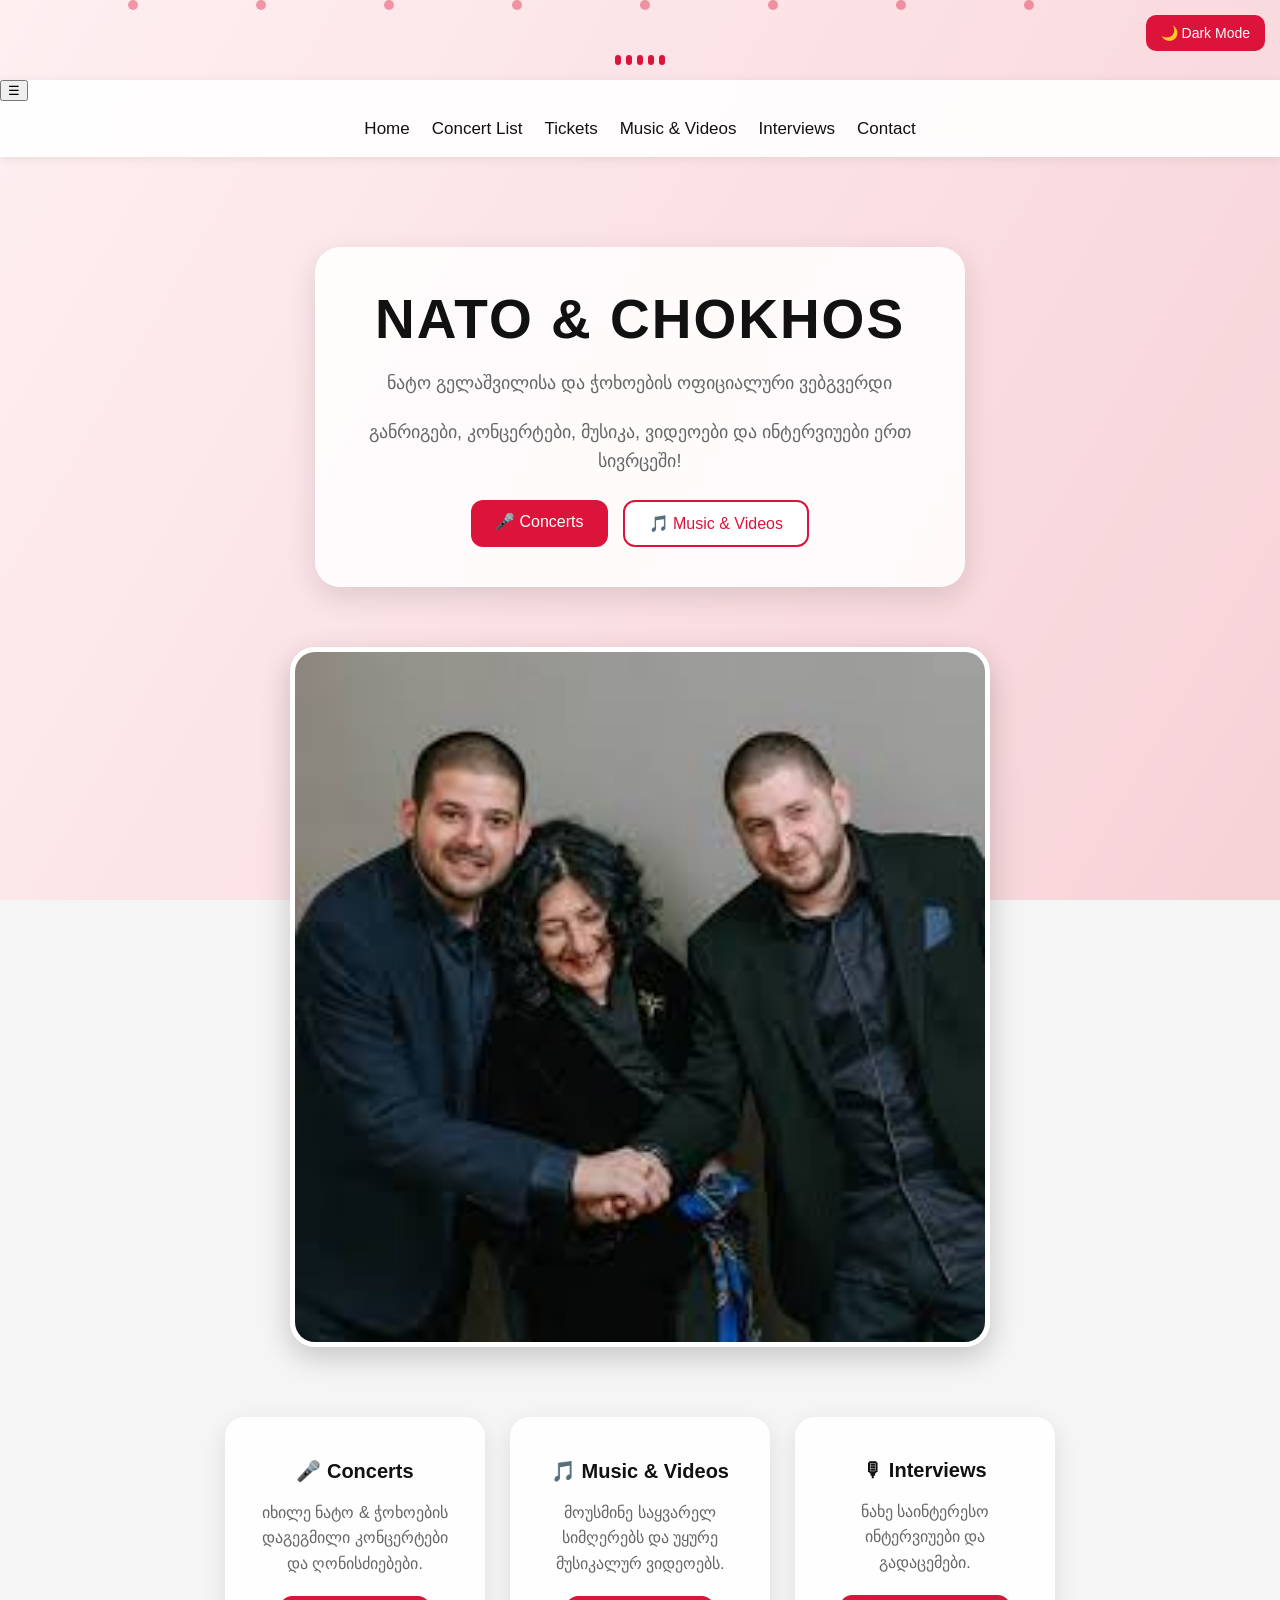
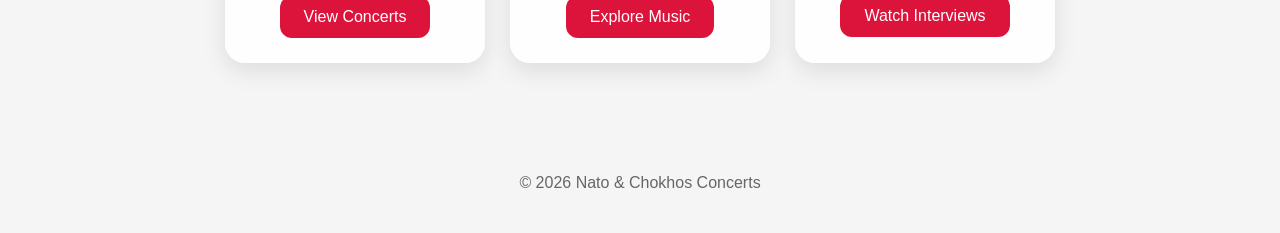
==== commit 3ae9e7ba: "burger menu" ====
--- a/index.html
+++ b/index.html
@@ -29,35 +29,24 @@
 
 
     <!-- NAVIGATION -->
-    <header>
-        <div class="main">
-            <ul>
-                <li>
-                    <a href="index.html">Home</a>
-                </li>
+   <header>
+    <div class="main">
 
-                <li>
-                    <a href="second.html">Concert List</a>
-                </li>
+        <button class="burger" onclick="toggleMenu()" aria-label="Open menu">
+            ☰
+        </button>
 
-                <li>
-                    <a href="tickets.html">Tickets</a>
-                </li>
+        <ul id="navMenu">
+            <li><a href="index.html">Home</a></li>
+            <li><a href="second.html">Concert List</a></li>
+            <li><a href="tickets.html">Tickets</a></li>
+            <li><a href="music.html">Music & Videos</a></li>
+            <li><a href="interviews.html">Interviews</a></li>
+            <li><a href="contact.html">Contact</a></li>
+        </ul>
 
-                <li>
-                    <a href="music.html">Music & Videos</a>
-                </li>
-
-                <li>
-                    <a href="interviews.html">Interviews</a>
-                </li>
-
-                <li>
-                    <a href="contact.html">Contact</a>
-                </li>
-            </ul>
-        </div>
-    </header>
+    </div>
+</header>
 
 
     <!-- HERO SECTION -->
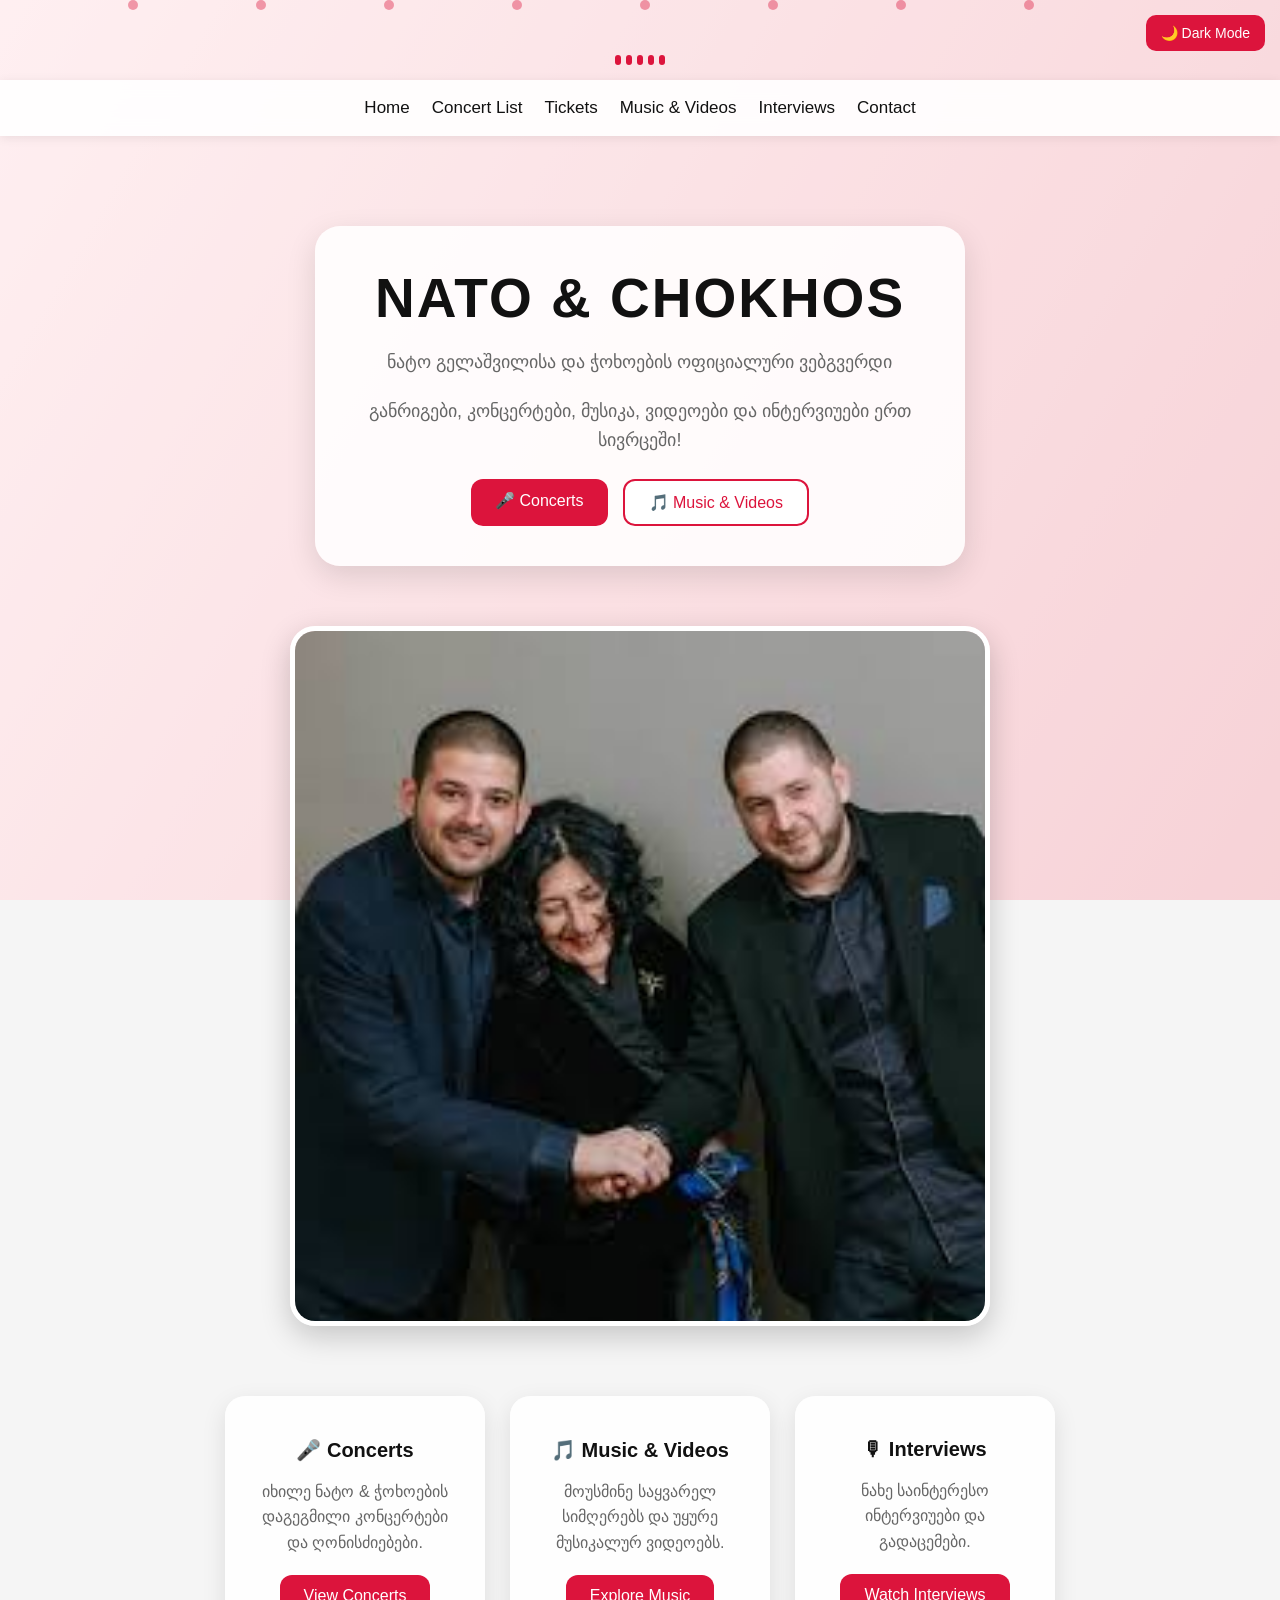
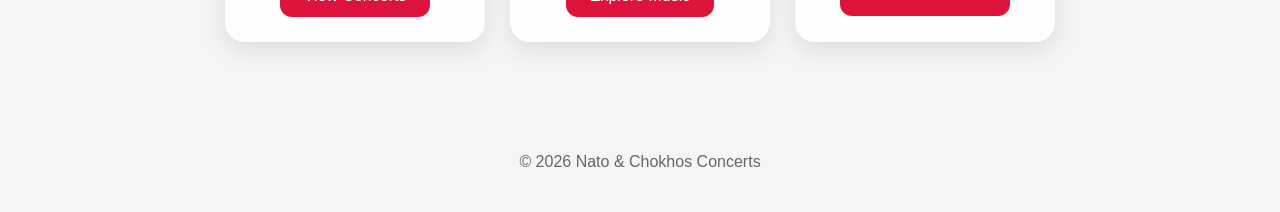
==== commit 2b0a7057: "burger menu changed" ====
--- a/index.html
+++ b/index.html
@@ -8,6 +8,7 @@
     <title>Nato & Chokhos Concerts</title>
 
     <link rel="stylesheet" href="style.css">
+    <link rel="stylesheet" href="media.css">
 </head>
 
 <body>
@@ -30,13 +31,12 @@
 
     <!-- NAVIGATION -->
    <header>
-    <div class="main">
+    <button class="burger" id="burger">
+        ☰
+    </button>
 
-        <button class="burger" onclick="toggleMenu()" aria-label="Open menu">
-            ☰
-        </button>
-
-        <ul id="navMenu">
+    <nav class="main" id="navMenu">
+        <ul>
             <li><a href="index.html">Home</a></li>
             <li><a href="second.html">Concert List</a></li>
             <li><a href="tickets.html">Tickets</a></li>
@@ -44,8 +44,7 @@
             <li><a href="interviews.html">Interviews</a></li>
             <li><a href="contact.html">Contact</a></li>
         </ul>
-
-    </div>
+    </nav>
 </header>
 
 
--- a/style.css
+++ b/style.css
@@ -13,14 +13,10 @@
 body {
     margin: 0;
     min-height: 100vh;
-
     font-family: Arial, sans-serif;
-
     background: #f5f5f5;
     color: #111;
-
     overflow-x: hidden;
-
     transition: background 0.3s ease, color 0.3s ease;
 }
 
@@ -31,11 +27,9 @@
 
 body::before {
     content: "";
-
     position: fixed;
     top: 0;
     left: 0;
-
     width: 100%;
     height: 100%;
 
@@ -48,31 +42,25 @@
     );
 
     background-size: 300% 300%;
-
     animation: gradientMove 12s ease infinite;
-
     z-index: -3;
 }
 
 body::after {
     content: "";
-
     position: fixed;
     top: 0;
     left: 0;
-
     width: 100%;
     height: 100%;
 
     background: rgba(255, 255, 255, 0.55);
 
     z-index: -2;
-
     pointer-events: none;
 }
 
 @keyframes gradientMove {
-
     0% {
         background-position: 0% 50%;
     }
@@ -84,7 +72,6 @@
     100% {
         background-position: 0% 50%;
     }
-
 }
 
 
@@ -94,17 +81,13 @@
 
 .particles {
     position: fixed;
-
     top: 0;
     left: 0;
-
     width: 100%;
     height: 100%;
 
     overflow: hidden;
-
     z-index: -1;
-
     pointer-events: none;
 }
 
@@ -115,9 +98,7 @@
     height: 10px;
 
     background: crimson;
-
     border-radius: 50%;
-
     opacity: 0.4;
 
     animation: floatUp 12s linear infinite;
@@ -164,7 +145,6 @@
 }
 
 @keyframes floatUp {
-
     0% {
         bottom: -50px;
         transform: translateX(0);
@@ -178,7 +158,6 @@
         bottom: 110%;
         transform: translateX(-30px);
     }
-
 }
 
 
@@ -188,14 +167,11 @@
 
 .music-wave {
     display: flex;
-
     justify-content: center;
     align-items: flex-end;
-
     gap: 5px;
 
     height: 50px;
-
     margin: 15px 0;
 }
 
@@ -204,7 +180,6 @@
     height: 10px;
 
     background: crimson;
-
     border-radius: 10px;
 
     animation: wave 1s infinite ease-in-out;
@@ -231,7 +206,6 @@
 }
 
 @keyframes wave {
-
     0%,
     100% {
         height: 10px;
@@ -242,7 +216,6 @@
         height: 40px;
         opacity: 1;
     }
-
 }
 
 
@@ -252,34 +225,25 @@
 
 header {
     position: sticky;
-
     top: 0;
-
     width: 100%;
-
     z-index: 1000;
 
     background: rgba(255, 255, 255, 0.9);
-
     backdrop-filter: blur(10px);
 
     box-shadow: 0 2px 10px rgba(0, 0, 0, 0.08);
 }
 
 .main ul {
-    list-style: none;
-
     display: flex;
-
     justify-content: center;
     align-items: center;
-
     flex-wrap: wrap;
-
     gap: 22px;
 
+    list-style: none;
     padding: 18px 20px;
-
     margin: 0;
 }
 
@@ -289,11 +253,8 @@
 
 .main ul li a {
     text-decoration: none;
-
     color: #111;
-
     font-size: 17px;
-
     transition: 0.3s;
 }
 
@@ -308,20 +269,17 @@
 
 .dark-btn {
     position: fixed;
-
     top: 15px;
     right: 15px;
 
     padding: 10px 15px;
 
     border: none;
-
     border-radius: 10px;
 
     cursor: pointer;
 
     background: crimson;
-
     color: white;
 
     font-size: 14px;
@@ -333,7 +291,6 @@
 
 .dark-btn:hover {
     transform: scale(1.05);
-
     box-shadow: 0 0 15px rgba(220, 20, 60, 0.5);
 }
 
@@ -359,23 +316,21 @@
 
 .hero {
     display: flex;
-
     justify-content: center;
 
     margin-top: 60px;
-
     padding: 30px 20px;
 }
 
 .hero-box {
     max-width: 650px;
 
+    padding: 40px;
+
     text-align: center;
 
     background: rgba(255, 255, 255, 0.85);
 
-    padding: 40px;
-
     border-radius: 25px;
 
     box-shadow: 0 10px 30px rgba(0, 0, 0, 0.12);
@@ -384,33 +339,28 @@
 }
 
 .hero-box h1 {
+    margin: 0 0 15px;
+
     font-size: 55px;
 
-    margin: 0 0 15px;
-
     letter-spacing: 2px;
-
     text-transform: uppercase;
 }
 
 .hero-box p {
+    margin-bottom: 20px;
+
     font-size: 18px;
+    line-height: 1.6;
 
     color: #666;
-
-    line-height: 1.6;
-
-    margin-bottom: 20px;
 }
 
 .hero-buttons {
     display: flex;
-
     justify-content: center;
-
+    flex-wrap: wrap;
     gap: 15px;
-
-    flex-wrap: wrap;
 
     margin-top: 25px;
 }
@@ -424,14 +374,12 @@
     display: block;
 
     width: 700px;
-
     max-width: 90%;
 
     margin: 30px auto;
 
+    border: 5px solid white;
     border-radius: 25px;
-
-    border: 5px solid white;
 
     box-shadow: 0 10px 30px rgba(0, 0, 0, 0.2);
 
@@ -450,17 +398,15 @@
 .btn {
     display: inline-block;
 
+    padding: 12px 24px;
+
+    border-radius: 12px;
+
+    background: crimson;
+    color: white;
+
+    font-size: 16px;
     text-decoration: none;
-
-    padding: 12px 24px;
-
-    border-radius: 12px;
-
-    background: crimson;
-
-    color: white;
-
-    font-size: 16px;
 
     transition: 0.3s;
 }
@@ -481,7 +427,6 @@
 
 .btn.secondary:hover {
     background: crimson;
-
     color: white;
 }
 
@@ -492,15 +437,11 @@
 
 .features {
     display: flex;
-
     justify-content: center;
-
+    flex-wrap: wrap;
     gap: 25px;
 
-    flex-wrap: wrap;
-
     margin: 50px auto;
-
     padding: 20px;
 }
 
@@ -533,11 +474,10 @@
 }
 
 .feature-card p {
+    margin-bottom: 20px;
+
     color: #666;
-
     line-height: 1.6;
-
-    margin-bottom: 20px;
 }
 
 
@@ -547,12 +487,9 @@
 
 .concerts {
     display: flex;
-
     justify-content: center;
-
+    flex-wrap: wrap;
     gap: 25px;
-
-    flex-wrap: wrap;
 
     padding: 20px;
 }
@@ -583,14 +520,12 @@
 
 .concert-card img {
     width: 100%;
-
     height: 160px;
 
     object-fit: cover;
 
+    border: 3px solid crimson;
     border-radius: 14px;
-
-    border: 3px solid crimson;
 
     transition: 0.4s;
 }
@@ -600,17 +535,16 @@
 }
 
 .concert-card h2 {
+    margin: 12px 0;
+
     font-size: 18px;
-
-    margin: 12px 0;
 }
 
 .concert-card p {
+    margin: 6px 0;
+
     font-size: 14px;
-
     color: #666;
-
-    margin: 6px 0;
 }
 
 
@@ -620,12 +554,9 @@
 
 .tickets {
     display: flex;
-
     justify-content: center;
-
+    flex-wrap: wrap;
     gap: 25px;
-
-    flex-wrap: wrap;
 
     padding: 20px;
 }
@@ -654,52 +585,47 @@
 
 .ticket-card img {
     width: 100%;
-
     height: 160px;
 
     object-fit: cover;
 
+    border: 3px solid crimson;
     border-radius: 14px;
-
-    border: 3px solid crimson;
 }
 
 .ticket-card h2 {
+    margin: 12px 0;
+
     font-size: 18px;
-
-    margin: 12px 0;
 }
 
 .ticket-card p {
+    margin: 6px 0;
+
     font-size: 14px;
-
     color: #666;
-
-    margin: 6px 0;
 }
 
 .price {
+    margin-top: 10px;
+
     font-weight: bold;
 
     color: #111 !important;
-
-    margin-top: 10px;
 }
 
 .buy-btn {
     display: inline-block;
 
     margin-top: 12px;
-
     padding: 10px 20px;
 
     background: crimson;
-
-    color: white;
+    color: white;
+
+    border-radius: 10px;
 
     text-decoration: none;
-
-    border-radius: 10px;
 
     transition: 0.3s;
 }
@@ -711,37 +637,34 @@
 }
 
 
-/* ENDED TICKETS */
+/* ========================================
+   ENDED TICKETS
+======================================== */
 
 .ticket-card.ended {
     opacity: 0.6;
-
     filter: grayscale(100%);
 }
 
 .status {
     display: inline-block;
 
+    margin-bottom: 10px;
     padding: 5px 12px;
 
     border-radius: 20px;
 
     font-size: 12px;
-
     font-weight: bold;
-
-    margin-bottom: 10px;
 }
 
 .status.available {
     background: #2ecc71;
-
     color: white;
 }
 
 .status.ended {
     background: #777;
-
     color: white;
 }
 
@@ -749,41 +672,36 @@
     pointer-events: none;
 
     background: #777;
-
-    color: white;
-}
-
-
-/* TICKET FILTERS */
+    color: white;
+}
+
+
+/* ========================================
+   TICKET FILTERS
+======================================== */
 
 .filter-buttons {
+    margin-bottom: 20px;
+
     text-align: center;
-
-    margin-bottom: 20px;
 }
 
 .filter-buttons button {
+    margin: 5px;
     padding: 10px 18px;
 
-    margin: 5px;
-
     border: none;
-
     border-radius: 10px;
 
     cursor: pointer;
 
     background: #222;
-
-    color: white;
-
-    transition: 0.3s;
-}
-
-.filter-buttons button:hover {
-    background: crimson;
-}
-
+    color: white;
+
+    transition: 0.3s;
+}
+
+.filter-buttons button:hover,
 .filter-buttons button.active {
     background: crimson;
 }
@@ -795,9 +713,7 @@
 
 .videos {
     display: grid;
-
     grid-template-columns: repeat(3, 1fr);
-
     gap: 25px;
 
     padding: 30px;
@@ -808,15 +724,14 @@
 
     display: block;
 
+    overflow: hidden;
+
+    background: white;
+    color: #111;
+
+    border-radius: 20px;
+
     text-decoration: none;
-
-    color: #111;
-
-    background: white;
-
-    border-radius: 20px;
-
-    overflow: hidden;
 
     box-shadow: 0 8px 20px rgba(0, 0, 0, 0.12);
 
@@ -833,7 +748,6 @@
     display: block;
 
     width: 100%;
-
     height: 200px;
 
     object-fit: cover;
@@ -846,13 +760,12 @@
 }
 
 .video-card h2 {
+    margin: 0;
+    padding: 15px;
+
     font-size: 17px;
 
     text-align: center;
-
-    padding: 15px;
-
-    margin: 0;
 }
 
 
@@ -866,14 +779,15 @@
     top: 10px;
     right: 10px;
 
+    z-index: 10;
+
+    display: flex;
+    justify-content: center;
+    align-items: center;
+
     width: 34px;
     height: 34px;
 
-    display: flex;
-
-    justify-content: center;
-    align-items: center;
-
     background: rgba(0, 0, 0, 0.6);
 
     color: white;
@@ -882,43 +796,28 @@
 
     cursor: pointer;
 
-    z-index: 10;
-
-    transition: 0.3s;
-}
-
-.fav:hover {
-    background: crimson;
-
-    transform: scale(1.15);
-}
-
+    transition: 0.3s;
+}
+
+.fav:hover,
 .fav.active {
     background: crimson;
 
-    color: white;
-
     transform: scale(1.15);
 }
-
-
-/* FAVORITES FILTER */
 
 .fav-filter {
     display: block;
 
     margin: 10px auto 25px;
-
     padding: 10px 18px;
 
     border: none;
-
     border-radius: 20px;
 
     cursor: pointer;
 
     background: crimson;
-
     color: white;
 
     transition: 0.3s;
@@ -937,16 +836,13 @@
     display: block;
 
     width: 300px;
-
     max-width: 90%;
 
+    margin: 20px auto;
     padding: 12px 18px;
 
-    margin: 20px auto;
-
+    border: 1px solid #ccc;
     border-radius: 30px;
-
-    border: 1px solid #ccc;
 
     outline: none;
 
@@ -968,9 +864,7 @@
 
 .interviews {
     display: grid;
-
     grid-template-columns: repeat(3, 1fr);
-
     gap: 25px;
 
     padding: 30px;
@@ -981,15 +875,14 @@
 
     display: block;
 
+    overflow: hidden;
+
+    background: white;
+    color: #111;
+
+    border-radius: 20px;
+
     text-decoration: none;
-
-    color: #111;
-
-    background: white;
-
-    border-radius: 20px;
-
-    overflow: hidden;
 
     box-shadow: 0 8px 20px rgba(0, 0, 0, 0.12);
 
@@ -1006,7 +899,6 @@
     display: block;
 
     width: 100%;
-
     height: 200px;
 
     object-fit: cover;
@@ -1019,37 +911,35 @@
 }
 
 .interview-card h2 {
+    margin: 0;
+    padding: 15px;
+
     font-size: 16px;
 
     text-align: center;
-
-    padding: 15px;
-
-    margin: 0;
-}
-
-
-/* INTERVIEW FILTER */
+}
+
+
+/* ========================================
+   INTERVIEW FILTER
+======================================== */
 
 .filter-box {
+    margin: 20px 0;
+
     text-align: center;
-
-    margin: 20px 0;
 }
 
 .filter-btn {
+    margin: 5px;
     padding: 10px 18px;
 
-    margin: 5px;
-
     border: none;
-
     border-radius: 10px;
 
     cursor: pointer;
 
     background: crimson;
-
     color: white;
 
     transition: 0.3s;
@@ -1065,13 +955,12 @@
 ======================================== */
 
 .contact {
+    max-width: 800px;
+
+    margin: 60px auto;
+    padding: 30px 20px;
+
     text-align: center;
-
-    max-width: 800px;
-
-    margin: 60px auto;
-
-    padding: 30px 20px;
 
     background: rgba(255, 255, 255, 0.8);
 
@@ -1084,54 +973,47 @@
     display: block;
 
     width: 320px;
-
     max-width: 90%;
-
     height: 320px;
 
+    margin: 0 auto 25px;
+
     object-fit: cover;
 
-    margin: 0 auto 25px;
-
+    border: 5px solid crimson;
     border-radius: 20px;
 
-    border: 5px solid crimson;
-
     box-shadow: 0 10px 25px rgba(0, 0, 0, 0.2);
 }
 
 .contact h1 {
+    margin-bottom: 10px;
+
     font-size: 40px;
-
-    margin-bottom: 10px;
 }
 
 .contact p {
+    margin-bottom: 25px;
+
     font-size: 18px;
-
     color: #666;
-
-    margin-bottom: 25px;
 }
 
 .social-links {
     display: flex;
-
     justify-content: center;
-
+    flex-wrap: wrap;
     gap: 15px;
-
-    flex-wrap: wrap;
 }
 
 .social-links a {
+    padding: 12px 18px;
+
+    color: white;
+
+    border-radius: 12px;
+
     text-decoration: none;
-
-    color: white;
-
-    padding: 12px 18px;
-
-    border-radius: 12px;
 
     transition: 0.3s;
 }
@@ -1155,16 +1037,360 @@
 
 
 /* ========================================
+   FAN MESSAGE FORM
+======================================== */
+
+.fan-message {
+    max-width: 600px;
+
+    margin: 50px auto 20px;
+    padding: 30px;
+
+    text-align: center;
+
+    background: white;
+
+    border-radius: 20px;
+
+    box-shadow: 0 10px 30px rgba(0, 0, 0, 0.12);
+}
+
+.fan-message h2 {
+    margin-bottom: 10px;
+
+    font-size: 28px;
+}
+
+.fan-message p {
+    margin-bottom: 25px;
+
+    color: gray;
+}
+
+#fanForm {
+    display: flex;
+    flex-direction: column;
+    gap: 15px;
+}
+
+#fanForm input,
+#fanForm textarea {
+    width: 100%;
+
+    padding: 14px 16px;
+
+    border: 1px solid #ccc;
+    border-radius: 12px;
+
+    outline: none;
+
+    font-family: Arial, sans-serif;
+    font-size: 16px;
+
+    transition: 0.3s;
+}
+
+#fanForm textarea {
+    resize: vertical;
+}
+
+#fanForm input:focus,
+#fanForm textarea:focus {
+    border-color: crimson;
+
+    box-shadow: 0 0 10px rgba(220, 20, 60, 0.2);
+}
+
+.send-message-btn {
+    padding: 14px 25px;
+
+    border: none;
+    border-radius: 12px;
+
+    cursor: pointer;
+
+    background: crimson;
+    color: white;
+
+    font-size: 16px;
+    font-weight: bold;
+
+    transition: 0.3s;
+}
+
+.send-message-btn:hover {
+    background: #b00020;
+
+    transform: scale(1.03);
+
+    box-shadow: 0 0 20px rgba(220, 20, 60, 0.4);
+}
+
+.send-message-btn:disabled {
+    opacity: 0.7;
+
+    cursor: wait;
+
+    transform: none;
+}
+
+#formMessage {
+    display: none;
+
+    margin-top: 20px;
+
+    color: #2ecc71;
+
+    font-weight: bold;
+}
+
+
+/* ========================================
+   ADMIN PANEL
+======================================== */
+
+.admin-panel {
+    max-width: 1000px;
+
+    margin: 100px auto 50px;
+    padding: 20px;
+}
+
+.admin-subtitle {
+    margin-bottom: 30px;
+
+    text-align: center;
+
+    color: gray;
+}
+
+
+/* ADMIN FORM */
+
+.concert-form {
+    display: flex;
+    flex-direction: column;
+    gap: 15px;
+
+    max-width: 600px;
+
+    margin: 0 auto 50px;
+    padding: 30px;
+
+    background: white;
+
+    border-radius: 20px;
+
+    box-shadow: 0 10px 30px rgba(0, 0, 0, 0.12);
+}
+
+.concert-form h2 {
+    margin-bottom: 10px;
+
+    text-align: center;
+}
+
+.concert-form input,
+.concert-form select {
+    width: 100%;
+
+    padding: 13px 15px;
+
+    border: 1px solid #ccc;
+    border-radius: 10px;
+
+    outline: none;
+
+    font-family: Arial, sans-serif;
+    font-size: 15px;
+}
+
+.concert-form input:focus,
+.concert-form select:focus {
+    border-color: crimson;
+
+    box-shadow: 0 0 8px rgba(220, 20, 60, 0.2);
+}
+
+
+/* ADMIN FORM BUTTONS */
+
+.form-buttons {
+    display: flex;
+    justify-content: center;
+    gap: 10px;
+
+    margin-top: 10px;
+}
+
+.admin-submit,
+.cancel-btn {
+    padding: 12px 25px;
+
+    border: none;
+    border-radius: 10px;
+
+    cursor: pointer;
+
+    font-size: 15px;
+
+    transition: 0.3s;
+}
+
+.admin-submit {
+    background: crimson;
+    color: white;
+}
+
+.admin-submit:hover {
+    background: #a00020;
+
+    transform: scale(1.05);
+}
+
+.cancel-btn {
+    background: #777;
+    color: white;
+}
+
+.cancel-btn:hover {
+    background: #555;
+}
+
+
+/* ADMIN MESSAGE */
+
+.admin-message {
+    min-height: 20px;
+
+    text-align: center;
+
+    color: crimson;
+
+    font-weight: bold;
+}
+
+
+/* ADMIN CONCERT LIST */
+
+.admin-list-title {
+    margin: 40px 0 25px;
+
+    font-size: 30px;
+
+    text-align: center;
+}
+
+.admin-concerts {
+    display: flex;
+    flex-direction: column;
+    gap: 20px;
+}
+
+.admin-concert-card {
+    display: flex;
+    align-items: center;
+    gap: 20px;
+
+    padding: 20px;
+
+    background: white;
+
+    border-radius: 18px;
+
+    box-shadow: 0 8px 20px rgba(0, 0, 0, 0.1);
+}
+
+.admin-concert-card img {
+    width: 150px;
+    height: 100px;
+
+    object-fit: cover;
+
+    border-radius: 12px;
+}
+
+.admin-concert-info {
+    flex: 1;
+}
+
+.admin-concert-info h3 {
+    margin-top: 0;
+    margin-bottom: 10px;
+}
+
+.admin-concert-info p {
+    margin: 5px 0;
+
+    color: gray;
+}
+
+.admin-status {
+    display: inline-block;
+
+    margin-top: 8px;
+    padding: 5px 10px;
+
+    border-radius: 10px;
+
+    font-size: 12px;
+    font-weight: bold;
+}
+
+.admin-status.available {
+    background: #2ecc71;
+    color: white;
+}
+
+.admin-status.ended {
+    background: #777;
+    color: white;
+}
+
+.admin-actions {
+    display: flex;
+    flex-direction: column;
+    gap: 10px;
+}
+
+.edit-btn,
+.delete-btn {
+    padding: 9px 15px;
+
+    border: none;
+    border-radius: 8px;
+
+    cursor: pointer;
+
+    color: white;
+
+    transition: 0.3s;
+}
+
+.edit-btn {
+    background: #3498db;
+}
+
+.delete-btn {
+    background: #e74c3c;
+}
+
+.edit-btn:hover,
+.delete-btn:hover {
+    transform: scale(1.05);
+}
+
+
+/* ========================================
    FOOTER
 ======================================== */
 
 footer {
+    margin-top: 50px;
+    padding: 25px;
+
     text-align: center;
 
-    padding: 25px;
-
-    margin-top: 50px;
-
     color: #666;
 }
 
@@ -1174,19 +1400,15 @@
 ======================================== */
 
 @keyframes fadeIn {
-
     from {
         opacity: 0;
-
         transform: translateY(20px);
     }
 
     to {
         opacity: 1;
-
         transform: translateY(0);
     }
-
 }
 
 
@@ -1196,7 +1418,6 @@
 
 body.dark {
     background: #0f0f0f;
-
     color: #f1f1f1;
 }
 
@@ -1222,9 +1443,11 @@
 body.dark .ticket-card,
 body.dark .video-card,
 body.dark .interview-card,
-body.dark .contact {
+body.dark .contact,
+body.dark .fan-message,
+body.dark .concert-form,
+body.dark .admin-concert-card {
     background: #1c1c1c;
-
     color: white;
 }
 
@@ -1232,7 +1455,8 @@
 body.dark .feature-card p,
 body.dark .concert-card p,
 body.dark .ticket-card p,
-body.dark .contact p {
+body.dark .contact p,
+body.dark .fan-message p {
     color: #ccc;
 }
 
@@ -1243,21 +1467,17 @@
 
 body.dark .search-bar {
     background: #1c1c1c;
-
-    color: white;
-
+    color: white;
     border-color: #444;
 }
 
 body.dark .btn.secondary {
     background: #1c1c1c;
-
     color: #ff4d6d;
 }
 
 body.dark .btn.secondary:hover {
     background: crimson;
-
     color: white;
 }
 
@@ -1271,22 +1491,38 @@
 
 body.dark .particles span {
     background: white;
-
     opacity: 0.2;
 }
 
+body.dark #fanForm input,
+body.dark #fanForm textarea {
+    background: #2a2a2a;
+    color: white;
+    border-color: #444;
+}
+
+body.dark #fanForm input::placeholder,
+body.dark #fanForm textarea::placeholder {
+    color: #aaa;
+}
+
+body.dark .concert-form input,
+body.dark .concert-form select {
+    background: #2a2a2a;
+    color: white;
+    border-color: #444;
+}
+
 
 /* ========================================
    RESPONSIVE DESIGN
 ======================================== */
 
 @media (max-width: 1000px) {
-
     .videos,
     .interviews {
         grid-template-columns: repeat(2, 1fr);
     }
-
 }
 
 
@@ -1294,7 +1530,6 @@
 
     .dark-btn {
         top: 10px;
-
         right: 10px;
 
         padding: 8px 12px;
@@ -1302,24 +1537,11 @@
         font-size: 12px;
     }
 
-
-    .main ul {
-        gap: 12px;
-
-        padding: 15px 10px;
-    }
-
-    .main ul li a {
-        font-size: 15px;
-    }
-
-
     .page-title {
+        margin-top: 45px;
+
         font-size: 35px;
-
-        margin-top: 45px;
-    }
-
+    }
 
     .hero {
         margin-top: 30px;
@@ -1339,28 +1561,23 @@
         font-size: 16px;
     }
 
-
     .hero-image {
         width: 90%;
 
         margin-top: 20px;
     }
-
 
     .concerts,
     .tickets {
         flex-direction: column;
-
         align-items: center;
     }
 
     .concert-card,
     .ticket-card {
         width: 90%;
-
         max-width: 350px;
     }
-
 
     .videos,
     .interviews {
@@ -1369,13 +1586,11 @@
         padding: 20px;
     }
 
-
     .video-card img,
     .interview-card img {
         height: 220px;
     }
 
-
     .contact {
         width: 90%;
 
@@ -1388,50 +1603,73 @@
 
     .contact-image {
         width: 90%;
-
         height: auto;
     }
-
 
     .social-links {
         flex-direction: column;
-
         align-items: center;
     }
 
     .social-links a {
         width: 90%;
-
         max-width: 300px;
     }
 
+    .fan-message {
+        width: 90%;
+
+        margin-top: 40px;
+        padding: 20px;
+    }
+
+    .fan-message h2 {
+        font-size: 24px;
+    }
+
+    #fanForm input,
+    #fanForm textarea {
+        font-size: 15px;
+    }
+
+    .admin-panel {
+        margin-top: 80px;
+        padding: 10px;
+    }
+
+    .concert-form {
+        padding: 20px;
+    }
+
+    .admin-concert-card {
+        flex-direction: column;
+
+        text-align: center;
+    }
+
+    .admin-concert-card img {
+        width: 100%;
+        height: 200px;
+    }
+
+    .admin-actions {
+        flex-direction: row;
+    }
 }
 
 
 @media (max-width: 500px) {
-
-    .main ul {
-        gap: 8px;
-    }
-
-    .main ul li a {
-        font-size: 13px;
-    }
-
 
     .page-title {
         font-size: 30px;
     }
 
-
     .hero-box h1 {
         font-size: 32px;
     }
 
-
     .hero-buttons {
         flex-direction: column;
-
         align-items: center;
     }
 
@@ -1439,752 +1677,21 @@
         width: 90%;
     }
 
-
     .search-bar {
         width: 85%;
     }
 
-}
-
-/* =========================
-FAN MESSAGE FORM
-========================= */
-
-.fan-message{
-max-width: 600px;
-margin: 50px auto 20px auto;
-padding: 30px;
-
-```
-background: white;
-border-radius: 20px;
-
-box-shadow: 0 10px 30px rgba(0,0,0,0.12);
-
-text-align: center;
-```
-
-}
-
-.fan-message h2{
-font-size: 28px;
-margin-bottom: 10px;
-}
-
-.fan-message p{
-color: gray;
-margin-bottom: 25px;
-}
-
-/* FORM */
-
-#fanForm{
-display: flex;
-flex-direction: column;
-gap: 15px;
-}
-
-#fanForm input,
-#fanForm textarea{
-width: 100%;
-box-sizing: border-box;
-
-```
-padding: 14px 16px;
-
-border: 1px solid #ccc;
-border-radius: 12px;
-
-font-family: Arial, sans-serif;
-font-size: 16px;
-
-outline: none;
-
-transition: 0.3s;
-```
-
-}
-
-#fanForm textarea{
-resize: vertical;
-}
-
-#fanForm input:focus,
-#fanForm textarea:focus{
-border-color: crimson;
-
-```
-box-shadow:
-    0 0 10px rgba(220,20,60,0.2);
-```
-
-}
-
-/* SEND BUTTON */
-
-.send-message-btn{
-padding: 14px 25px;
-
-```
-border: none;
-border-radius: 12px;
-
-background: crimson;
-color: white;
-
-font-size: 16px;
-font-weight: bold;
-
-cursor: pointer;
-
-transition: 0.3s;
-```
-
-}
-
-.send-message-btn:hover{
-background: #b00020;
-
-```
-transform: scale(1.03);
-
-box-shadow:
-    0 0 20px rgba(220,20,60,0.4);
-```
-
-}
-
-/* SUCCESS MESSAGE */
-
-#formMessage{
-margin-top: 20px;
-
-```
-color: #2ecc71;
-
-font-weight: bold;
-
-display: none;
-```
-
-}
-
-/* DARK MODE */
-
-body.dark .fan-message{
-background: #1e1e1e;
-color: white;
-}
-
-body.dark #fanForm input,
-body.dark #fanForm textarea{
-background: #2a2a2a;
-color: white;
-
-```
-border-color: #444;
-```
-
-}
-
-body.dark #fanForm input::placeholder,
-body.dark #fanForm textarea::placeholder{
-color: #aaa;
-}
-
-/* MOBILE */
-
-@media(max-width: 768px){
-
-```
-.fan-message{
-    width: 90%;
-    box-sizing: border-box;
-
-    padding: 20px;
-
-    margin-top: 40px;
-}
-
-.fan-message h2{
-    font-size: 24px;
-}
-
-#fanForm input,
-#fanForm textarea{
-    font-size: 15px;
-}
-```
-
-}
-
-/* =========================
-FAN MESSAGE FORM
-========================= */
-
-.fan-message{
-max-width: 600px;
-margin: 50px auto 20px auto;
-padding: 30px;
-
-```
-background: white;
-border-radius: 20px;
-
-box-shadow: 0 10px 30px rgba(0,0,0,0.12);
-
-text-align: center;
-```
-
-}
-
-.fan-message h2{
-font-size: 28px;
-margin-bottom: 10px;
-}
-
-.fan-message p{
-color: gray;
-margin-bottom: 25px;
-}
-
-/* FORM */
-
-#fanForm{
-display: flex;
-flex-direction: column;
-gap: 15px;
-}
-
-#fanForm input,
-#fanForm textarea{
-width: 100%;
-box-sizing: border-box;
-
-```
-padding: 14px 16px;
-
-border: 1px solid #ccc;
-border-radius: 12px;
-
-font-family: Arial, sans-serif;
-font-size: 16px;
-
-outline: none;
-
-transition: 0.3s;
-```
-
-}
-
-#fanForm textarea{
-resize: vertical;
-}
-
-#fanForm input:focus,
-#fanForm textarea:focus{
-border-color: crimson;
-
-```
-box-shadow:
-    0 0 10px rgba(220,20,60,0.2);
-```
-
-}
-
-/* SEND BUTTON */
-
-.send-message-btn{
-padding: 14px 25px;
-
-```
-border: none;
-border-radius: 12px;
-
-background: crimson;
-color: white;
-
-font-size: 16px;
-font-weight: bold;
-
-cursor: pointer;
-
-transition: 0.3s;
-```
-
-}
-
-.send-message-btn:hover{
-background: #b00020;
-
-```
-transform: scale(1.03);
-
-box-shadow:
-    0 0 20px rgba(220,20,60,0.4);
-```
-
-}
-
-.send-message-btn:disabled{
-opacity: 0.7;
-cursor: wait;
-transform: none;
-}
-
-/* SUCCESS MESSAGE */
-
-#formMessage{
-margin-top: 20px;
-
-```
-color: #2ecc71;
-
-font-weight: bold;
-
-display: none;
-```
-
-}
-
-/* DARK MODE */
-
-body.dark .fan-message{
-background: #1e1e1e;
-color: white;
-}
-
-body.dark #fanForm input,
-body.dark #fanForm textarea{
-background: #2a2a2a;
-color: white;
-
-```
-border-color: #444;
-```
-
-}
-
-body.dark #fanForm input::placeholder,
-body.dark #fanForm textarea::placeholder{
-color: #aaa;
-}
-
-/* MOBILE */
-
-@media(max-width: 768px){
-
-```
-.fan-message{
-    width: 90%;
-    box-sizing: border-box;
-
-    padding: 20px;
-
-    margin-top: 40px;
-}
-
-.fan-message h2{
-    font-size: 24px;
-}
-
-#fanForm input,
-#fanForm textarea{
-    font-size: 15px;
-}
-```
-
-}
-
-/* ==========================================
-   ADMIN PANEL
-========================================== */
-
-.admin-panel{
-    max-width: 1000px;
-    margin: 100px auto 50px auto;
-    padding: 20px;
-}
-
-.admin-subtitle{
-    text-align: center;
-    color: gray;
-    margin-bottom: 30px;
-}
-
-
-/* FORM */
-
-.concert-form{
-    max-width: 600px;
-    margin: 0 auto 50px auto;
-    padding: 30px;
-
-    background: white;
-
-    border-radius: 20px;
-
-    box-shadow:
-        0 10px 30px rgba(0,0,0,0.12);
-
-    display: flex;
-    flex-direction: column;
-    gap: 15px;
-}
-
-.concert-form h2{
-    text-align: center;
-    margin-bottom: 10px;
-}
-
-
-.concert-form input,
-.concert-form select{
-
-    width: 100%;
-
-    box-sizing: border-box;
-
-    padding: 13px 15px;
-
-    border-radius: 10px;
-
-    border: 1px solid #ccc;
-
-    outline: none;
-
-    font-size: 15px;
-
-    font-family: Arial, sans-serif;
-
-}
-
-
-.concert-form input:focus,
-.concert-form select:focus{
-
-    border-color: crimson;
-
-    box-shadow:
-        0 0 8px rgba(220,20,60,0.2);
-
-}
-
-
-/* FORM BUTTONS */
-
-.form-buttons{
-
-    display: flex;
-
-    justify-content: center;
-
-    gap: 10px;
-
-    margin-top: 10px;
-
-}
-
-
-.admin-submit,
-.cancel-btn{
-
-    border: none;
-
-    padding: 12px 25px;
-
-    border-radius: 10px;
-
-    cursor: pointer;
-
-    font-size: 15px;
-
-    transition: 0.3s;
-
-}
-
-
-.admin-submit{
-
-    background: crimson;
-
-    color: white;
-
-}
-
-
-.admin-submit:hover{
-
-    background: #a00020;
-
-    transform: scale(1.05);
-
-}
-
-
-.cancel-btn{
-
-    background: #777;
-
-    color: white;
-
-}
-
-
-.cancel-btn:hover{
-
-    background: #555;
-
-}
-
-
-/* MESSAGE */
-
-.admin-message{
-
-    text-align: center;
-
-    color: crimson;
-
-    font-weight: bold;
-
-    min-height: 20px;
-
-}
-
-
-/* CONCERT LIST */
-
-.admin-list-title{
-
-    text-align: center;
-
-    font-size: 30px;
-
-    margin: 40px 0 25px 0;
-
-}
-
-
-.admin-concerts{
-
-    display: flex;
-
-    flex-direction: column;
-
-    gap: 20px;
-
-}
-
-
-.admin-concert-card{
-
-    display: flex;
-
-    align-items: center;
-
-    gap: 20px;
-
-    padding: 20px;
-
-    background: white;
-
-    border-radius: 18px;
-
-    box-shadow:
-        0 8px 20px rgba(0,0,0,0.1);
-
-}
-
-
-.admin-concert-card img{
-
-    width: 150px;
-
-    height: 100px;
-
-    object-fit: cover;
-
-    border-radius: 12px;
-
-}
-
-
-.admin-concert-info{
-
-    flex: 1;
-
-}
-
-
-.admin-concert-info h3{
-
-    margin-top: 0;
-
-    margin-bottom: 10px;
-
-}
-
-
-.admin-concert-info p{
-
-    margin: 5px 0;
-
-    color: gray;
-
-}
-
-
-.admin-status{
-
-    display: inline-block;
-
-    margin-top: 8px;
-
-    padding: 5px 10px;
-
-    border-radius: 10px;
-
-    font-size: 12px;
-
-    font-weight: bold;
-
-}
-
-
-.admin-status.available{
-
-    background: #2ecc71;
-
-    color: white;
-
-}
-
-
-.admin-status.ended{
-
-    background: #777;
-
-    color: white;
-
-}
-
-
-.admin-actions{
-
-    display: flex;
-
-    flex-direction: column;
-
-    gap: 10px;
-
-}
-
-
-.edit-btn,
-.delete-btn{
-
-    border: none;
-
-    padding: 9px 15px;
-
-    border-radius: 8px;
-
-    cursor: pointer;
-
-    color: white;
-
-}
-
-
-.edit-btn{
-
-    background: #3498db;
-
-}
-
-
-.delete-btn{
-
-    background: #e74c3c;
-
-}
-
-
-.edit-btn:hover,
-.delete-btn:hover{
-
-    transform: scale(1.05);
-
-}
-
-
-/* DARK MODE */
-
-body.dark .concert-form,
-body.dark .admin-concert-card{
-
-    background: #1e1e1e;
-
-    color: white;
-
-}
-
-
-body.dark .concert-form input,
-body.dark .concert-form select{
-
-    background: #2a2a2a;
-
-    color: white;
-
-    border-color: #444;
-
-}
-
-
-/* MOBILE */
-
-@media(max-width: 700px){
-
-    .admin-panel{
-
-        margin-top: 80px;
-
-        padding: 10px;
-
-    }
-
-
-    .concert-form{
-
-        padding: 20px;
-
-    }
-
-
-    .admin-concert-card{
-
+    .form-buttons {
         flex-direction: column;
-
-        text-align: center;
-
-    }
-
-
-    .admin-concert-card img{
-
+    }
+
+    .admin-submit,
+    .cancel-btn {
         width: 100%;
-
-        height: 200px;
-
-    }
-
-
-    .admin-actions{
-
-        flex-direction: row;
-
-    }
-
-}
+    }
+
+    .admin-actions {
+        width: 100%;
+        flex-direction: column;
+    }
+}
--- a/media.css
+++ b/media.css
@@ -0,0 +1,900 @@
+/* =====================================================
+   📱 NATO & CHOKHOS WEBSITE
+   RESPONSIVE / MOBILE CSS
+   ===================================================== */
+
+
+/* =====================================================
+   💻 TABLET
+   ===================================================== */
+
+@media (max-width: 900px) {
+
+    html,
+    body {
+        max-width: 100%;
+        overflow-x: hidden;
+    }
+
+
+    .page-title {
+        font-size: 36px;
+        text-align: center;
+        margin-left: 20px;
+        margin-right: 20px;
+    }
+
+
+    .concerts,
+    .tickets,
+    .interviews {
+        width: 90%;
+        margin-left: auto;
+        margin-right: auto;
+    }
+
+
+    .concert-card,
+    .ticket-card,
+    .interview-card {
+        max-width: 100%;
+    }
+
+
+    .concert-card img,
+    .ticket-card img,
+    .interview-card img {
+        max-width: 100%;
+    }
+
+}
+
+
+/* =====================================================
+   📱 MOBILE — BURGER MENU
+   ===================================================== */
+
+@media (max-width: 768px) {
+
+
+    /* =================================================
+       GENERAL
+       ================================================= */
+
+    * {
+        box-sizing: border-box;
+    }
+
+
+    html,
+    body {
+        width: 100%;
+        max-width: 100%;
+        overflow-x: hidden;
+    }
+
+
+    body {
+        font-size: 15px;
+    }
+
+
+    /* =================================================
+       HEADER
+       ================================================= */
+
+    header {
+        position: relative;
+
+        width: 100%;
+
+        padding: 10px 15px;
+
+        z-index: 1000;
+    }
+
+
+    .main {
+        position: relative;
+
+        width: 100%;
+
+        min-height: 45px;
+    }
+
+
+    /* =================================================
+       BURGER BUTTON
+       ================================================= */
+
+    .burger {
+        display: flex;
+
+        align-items: center;
+        justify-content: center;
+
+        width: 45px;
+        height: 45px;
+
+        margin-left: auto;
+
+        padding: 0;
+
+        background: transparent;
+
+        border: none;
+
+        font-size: 30px;
+
+        line-height: 1;
+
+        cursor: pointer;
+
+        color: inherit;
+
+        position: relative;
+
+        z-index: 2001;
+    }
+
+
+    /* =================================================
+       NAVIGATION — HIDDEN BY DEFAULT
+       ================================================= */
+
+    .main ul {
+        display: none !important;
+
+        position: absolute;
+
+        top: 55px;
+        left: 0;
+
+        width: 100%;
+
+        margin: 0;
+        padding: 8px 0;
+
+        flex-direction: column;
+
+        align-items: center;
+
+        gap: 0;
+
+        background: #ffffff;
+
+        border-radius: 0 0 10px 10px;
+
+        box-shadow:
+            0 5px 15px rgba(0, 0, 0, 0.15);
+
+        z-index: 2000;
+    }
+
+
+    /* =================================================
+       NAVIGATION — OPEN
+       ================================================= */
+
+    .main ul.active {
+        display: flex !important;
+    }
+
+
+    /* =================================================
+       NAVIGATION ITEMS
+       ================================================= */
+
+    .main ul li {
+        width: 100%;
+
+        margin: 0;
+
+        padding: 0;
+
+        text-align: center;
+    }
+
+
+    .main ul li a {
+        display: block;
+
+        width: 100%;
+
+        padding: 12px 15px;
+
+        font-size: 15px;
+
+        text-decoration: none;
+    }
+
+
+    /* =================================================
+       DARK MODE NAVIGATION
+       ================================================= */
+
+    body.dark .main ul {
+        background: #222222;
+
+        box-shadow:
+            0 5px 15px rgba(0, 0, 0, 0.4);
+    }
+
+
+    body.dark .main ul li a {
+        color: #ffffff;
+    }
+
+
+    /* =================================================
+       PAGE TITLE
+       ================================================= */
+
+    .page-title {
+        width: 90%;
+
+        margin: 30px auto 25px;
+
+        font-size: 30px;
+
+        line-height: 1.2;
+
+        text-align: center;
+
+        word-wrap: break-word;
+    }
+
+
+    /* =================================================
+       DARK MODE BUTTON
+       ================================================= */
+
+    .dark-btn {
+        position: relative;
+
+        display: block;
+
+        margin: 10px auto;
+
+        font-size: 13px;
+
+        padding: 8px 14px;
+    }
+
+
+    /* =================================================
+       MUSIC WAVE
+       ================================================= */
+
+    .music-wave {
+        max-width: 100%;
+
+        overflow: hidden;
+    }
+
+
+    /* =================================================
+       CONCERT LIST
+       ================================================= */
+
+    .concerts {
+        display: grid;
+
+        grid-template-columns: 1fr;
+
+        width: 92%;
+
+        margin: 25px auto;
+
+        gap: 25px;
+    }
+
+
+    .concert-card {
+        width: 100%;
+
+        overflow: hidden;
+
+        padding: 15px;
+    }
+
+
+    .concert-card img {
+        display: block;
+
+        width: 100%;
+
+        height: auto;
+
+        max-height: 350px;
+
+        object-fit: cover;
+    }
+
+
+    .concert-card h2 {
+        font-size: 22px;
+
+        line-height: 1.3;
+
+        word-wrap: break-word;
+    }
+
+
+    .concert-card p {
+        font-size: 14px;
+
+        line-height: 1.6;
+
+        word-wrap: break-word;
+    }
+
+
+    /* =================================================
+       TICKETS
+       ================================================= */
+
+    .tickets {
+        display: grid;
+
+        grid-template-columns: 1fr;
+
+        width: 92%;
+
+        margin: 25px auto;
+
+        gap: 25px;
+    }
+
+
+    .ticket-card {
+        width: 100%;
+
+        overflow: hidden;
+
+        padding: 15px;
+    }
+
+
+    .ticket-card img {
+        display: block;
+
+        width: 100%;
+
+        height: auto;
+
+        max-height: 350px;
+
+        object-fit: cover;
+    }
+
+
+    .ticket-card h2 {
+        font-size: 21px;
+
+        line-height: 1.3;
+
+        word-wrap: break-word;
+    }
+
+
+    .ticket-card p {
+        font-size: 14px;
+
+        line-height: 1.6;
+    }
+
+
+    .ticket-card .price {
+        font-size: 16px;
+    }
+
+
+    /* =================================================
+       TICKET FILTER BUTTONS
+       ================================================= */
+
+    .filter-buttons {
+        display: flex;
+
+        flex-wrap: wrap;
+
+        justify-content: center;
+
+        align-items: center;
+
+        width: 92%;
+
+        margin: 20px auto;
+
+        gap: 10px;
+    }
+
+
+    .filter-buttons button {
+        min-width: 90px;
+
+        padding: 10px 15px;
+
+        font-size: 14px;
+
+        cursor: pointer;
+    }
+
+
+    /* =================================================
+       INTERVIEWS
+       ================================================= */
+
+    .interviews {
+        display: grid;
+
+        grid-template-columns: 1fr;
+
+        width: 92%;
+
+        margin: 25px auto;
+
+        gap: 25px;
+    }
+
+
+    .interview-card {
+        width: 100%;
+
+        overflow: hidden;
+    }
+
+
+    .interview-card img {
+        display: block;
+
+        width: 100%;
+
+        height: auto;
+
+        object-fit: cover;
+    }
+
+
+    .interview-card h2 {
+        font-size: 20px;
+
+        line-height: 1.3;
+
+        word-wrap: break-word;
+    }
+
+
+    .interview-card .fav {
+        font-size: 22px;
+    }
+
+
+    /* =================================================
+       SEARCH
+       ================================================= */
+
+    .search-bar {
+        display: block;
+
+        width: 92%;
+
+        max-width: none;
+
+        margin: 20px auto;
+
+        padding: 12px 15px;
+
+        font-size: 15px;
+    }
+
+
+    /* =================================================
+       INTERVIEW FILTER
+       ================================================= */
+
+    .filter-box {
+        display: flex;
+
+        flex-wrap: wrap;
+
+        justify-content: center;
+
+        align-items: center;
+
+        width: 92%;
+
+        margin: 20px auto;
+
+        gap: 10px;
+    }
+
+
+    .filter-box button {
+        padding: 10px 15px;
+
+        font-size: 14px;
+
+        cursor: pointer;
+    }
+
+
+    /* =================================================
+       BUY TICKET BUTTON
+       ================================================= */
+
+    .buy-btn {
+        display: block;
+
+        width: 100%;
+
+        margin-top: 15px;
+
+        padding: 12px 15px;
+
+        text-align: center;
+    }
+
+
+    /* =================================================
+       MUSIC & VIDEOS
+       ================================================= */
+
+    .video-card {
+        width: 100%;
+
+        overflow: hidden;
+    }
+
+
+    .video-card iframe,
+    .video-card video {
+        display: block;
+
+        width: 100%;
+
+        max-width: 100%;
+
+        aspect-ratio: 16 / 9;
+    }
+
+
+    .video-card img {
+        width: 100%;
+
+        height: auto;
+    }
+
+
+    /* =================================================
+       CONTACT FORM
+       ================================================= */
+
+    .contact-form {
+        width: 92%;
+
+        max-width: 600px;
+
+        margin-left: auto;
+
+        margin-right: auto;
+    }
+
+
+    .contact-form input,
+    .contact-form textarea,
+    .contact-form select {
+        width: 100%;
+
+        max-width: 100%;
+
+        padding: 12px;
+
+        font-size: 15px;
+
+        box-sizing: border-box;
+    }
+
+
+    .contact-form textarea {
+        min-height: 130px;
+
+        resize: vertical;
+    }
+
+
+    .contact-form button {
+        width: 100%;
+
+        padding: 12px;
+
+        font-size: 15px;
+    }
+
+
+    /* =================================================
+       ADMIN PANEL
+       ================================================= */
+
+    .admin-panel {
+        width: 92%;
+
+        margin: 30px auto;
+    }
+
+
+    .concert-form {
+        width: 100%;
+    }
+
+
+    .concert-form input,
+    .concert-form select {
+        width: 100%;
+
+        box-sizing: border-box;
+    }
+
+
+    .form-buttons {
+        display: flex;
+
+        flex-direction: column;
+
+        gap: 10px;
+    }
+
+
+    .form-buttons button {
+        width: 100%;
+    }
+
+
+    .admin-concerts {
+        display: grid;
+
+        grid-template-columns: 1fr;
+
+        width: 100%;
+
+        gap: 20px;
+    }
+
+
+    /* =================================================
+       FOOTER
+       ================================================= */
+
+    footer {
+        width: 100%;
+
+        padding: 25px 15px;
+
+        text-align: center;
+    }
+
+
+    footer p {
+        font-size: 13px;
+
+        line-height: 1.5;
+    }
+
+
+    /* =================================================
+       PARTICLES
+       ================================================= */
+
+    .particles {
+        max-width: 100%;
+
+        overflow: hidden;
+
+        pointer-events: none;
+    }
+
+}
+
+
+/* =====================================================
+   📱 SMALL PHONES
+   ===================================================== */
+
+@media (max-width: 480px) {
+
+
+    /* HEADER */
+
+    header {
+        padding: 8px 12px;
+    }
+
+
+    .burger {
+        width: 42px;
+
+        height: 42px;
+
+        font-size: 28px;
+    }
+
+
+    .main ul {
+        top: 52px;
+    }
+
+
+    .main ul li a {
+        padding: 11px 10px;
+
+        font-size: 14px;
+    }
+
+
+    /* PAGE TITLE */
+
+    .page-title {
+        width: 94%;
+
+        font-size: 26px;
+
+        margin-top: 25px;
+
+        margin-bottom: 20px;
+    }
+
+
+    /* CARDS */
+
+    .concerts,
+    .tickets,
+    .interviews {
+        width: 94%;
+
+        gap: 20px;
+    }
+
+
+    .concert-card,
+    .ticket-card,
+    .interview-card {
+        padding: 12px;
+    }
+
+
+    .concert-card h2,
+    .ticket-card h2,
+    .interview-card h2 {
+        font-size: 19px;
+    }
+
+
+    .concert-card p,
+    .ticket-card p {
+        font-size: 13px;
+    }
+
+
+    /* FILTERS */
+
+    .filter-buttons button,
+    .filter-box button {
+        font-size: 13px;
+
+        padding: 9px 12px;
+    }
+
+
+    /* SEARCH */
+
+    .search-bar {
+        width: 94%;
+
+        font-size: 14px;
+    }
+
+
+    /* DARK MODE */
+
+    .dark-btn {
+        font-size: 12px;
+
+        padding: 7px 11px;
+    }
+
+
+    /* FOOTER */
+
+    footer {
+        padding: 20px 10px;
+    }
+
+
+    footer p {
+        font-size: 12px;
+    }
+
+}
+@media (max-width: 768px) {
+
+    /* Hide old menu elements */
+    header > .burger,
+    .main > .menu-btn,
+    .main > .menu-toggle,
+    .main > .menu-icon {
+        display: none !important;
+    }
+
+}
+/* Remove unwanted old burger-like elements */
+.burger-menu,
+.menu-toggle,
+.menu-btn {
+    display: none !important;
+}
+/* ===============================
+   FIX UNWANTED BURGER / BUTTON
+=============================== */
+
+/* Hide any old menu elements */
+.menu-toggle,
+.menu-btn,
+.burger-menu,
+.mobile-menu,
+.menu-icon {
+    display: none !important;
+}
+
+
+/* Keep ONLY the real burger */
+.burger {
+    display: none;
+}
+
+
+/* MOBILE */
+@media (max-width: 768px) {
+
+    .burger {
+        display: flex !important;
+
+        position: absolute;
+        top: 12px;
+        left: 15px;
+
+        width: 42px;
+        height: 36px;
+
+        padding: 0;
+        margin: 0;
+
+        justify-content: center;
+        align-items: center;
+
+        border: none;
+        outline: none;
+
+        border-radius: 8px;
+
+        background: crimson;
+        color: white;
+
+        font-size: 24px;
+        line-height: 1;
+
+        cursor: pointer;
+
+        z-index: 2001;
+
+        appearance: none;
+        -webkit-appearance: none;
+    }
+
+    .burger:focus,
+    .burger:active {
+        outline: none;
+        border: none;
+    }
+
+}
